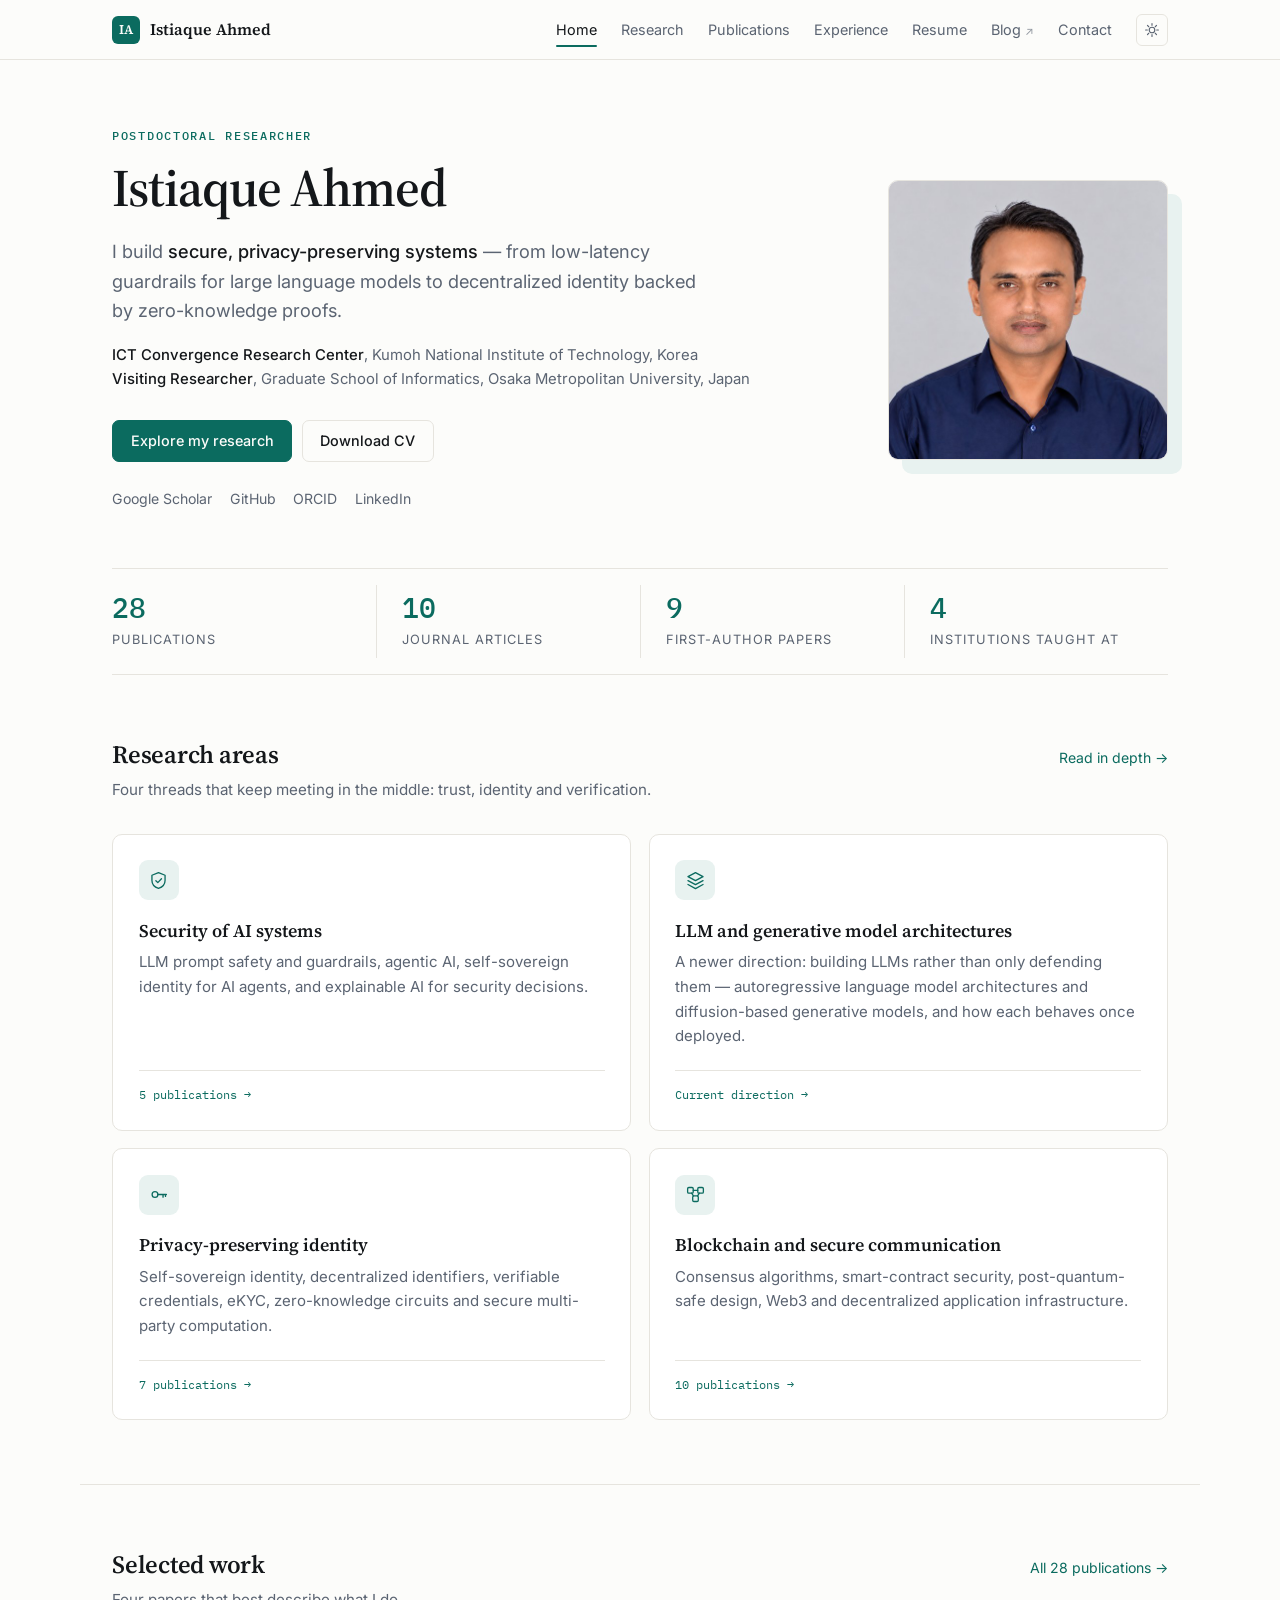
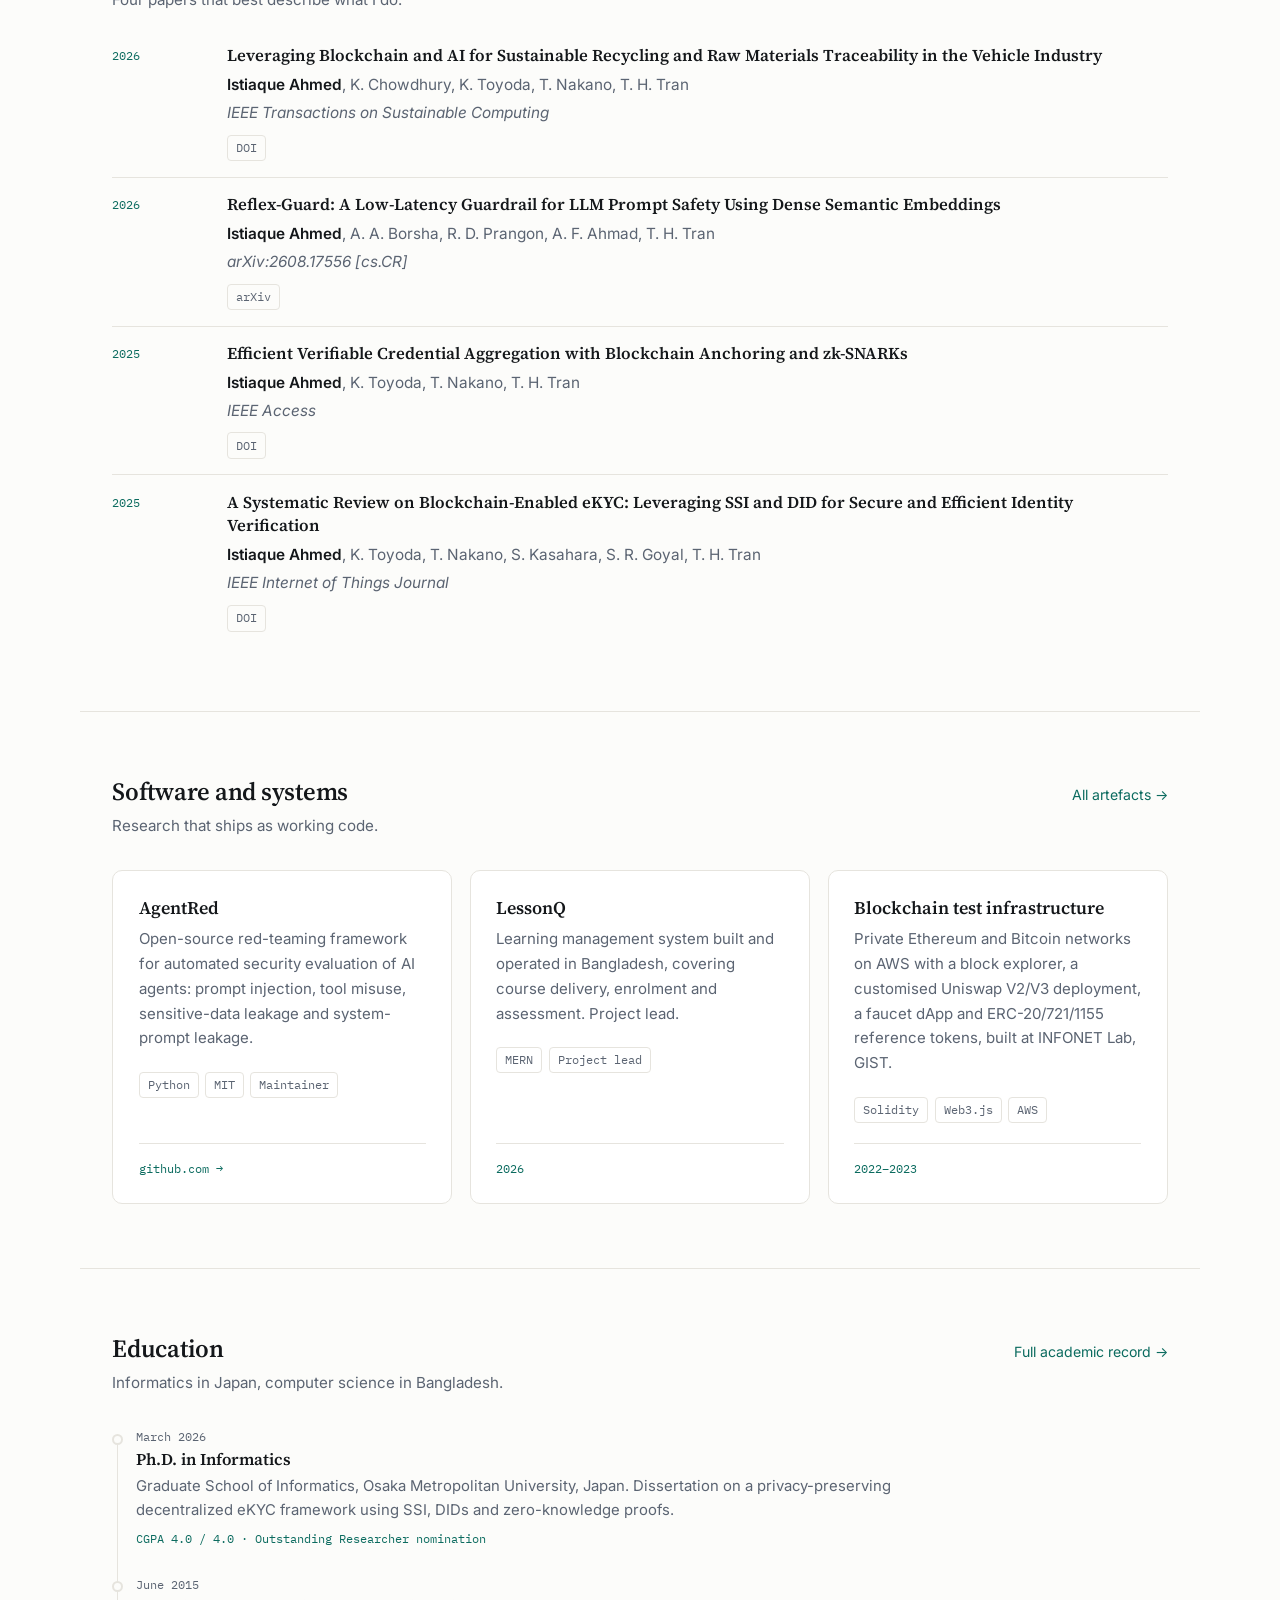
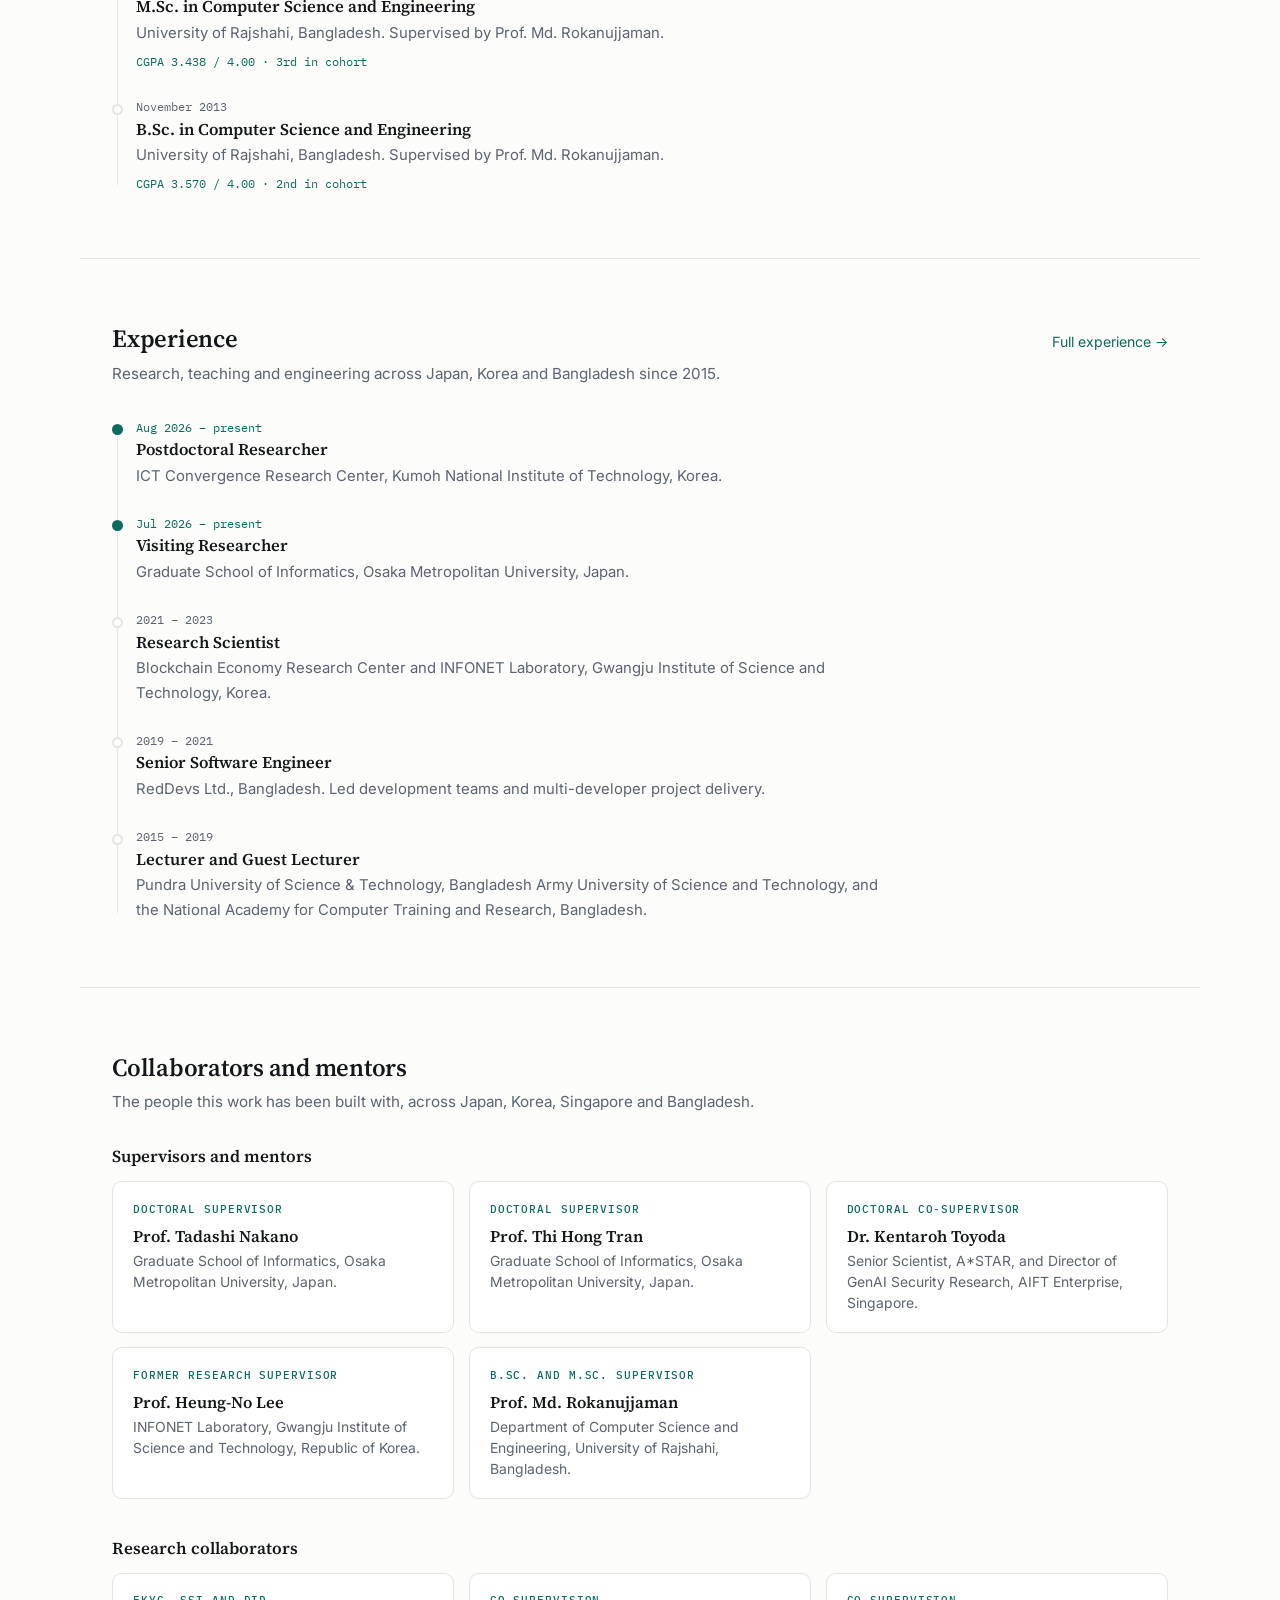
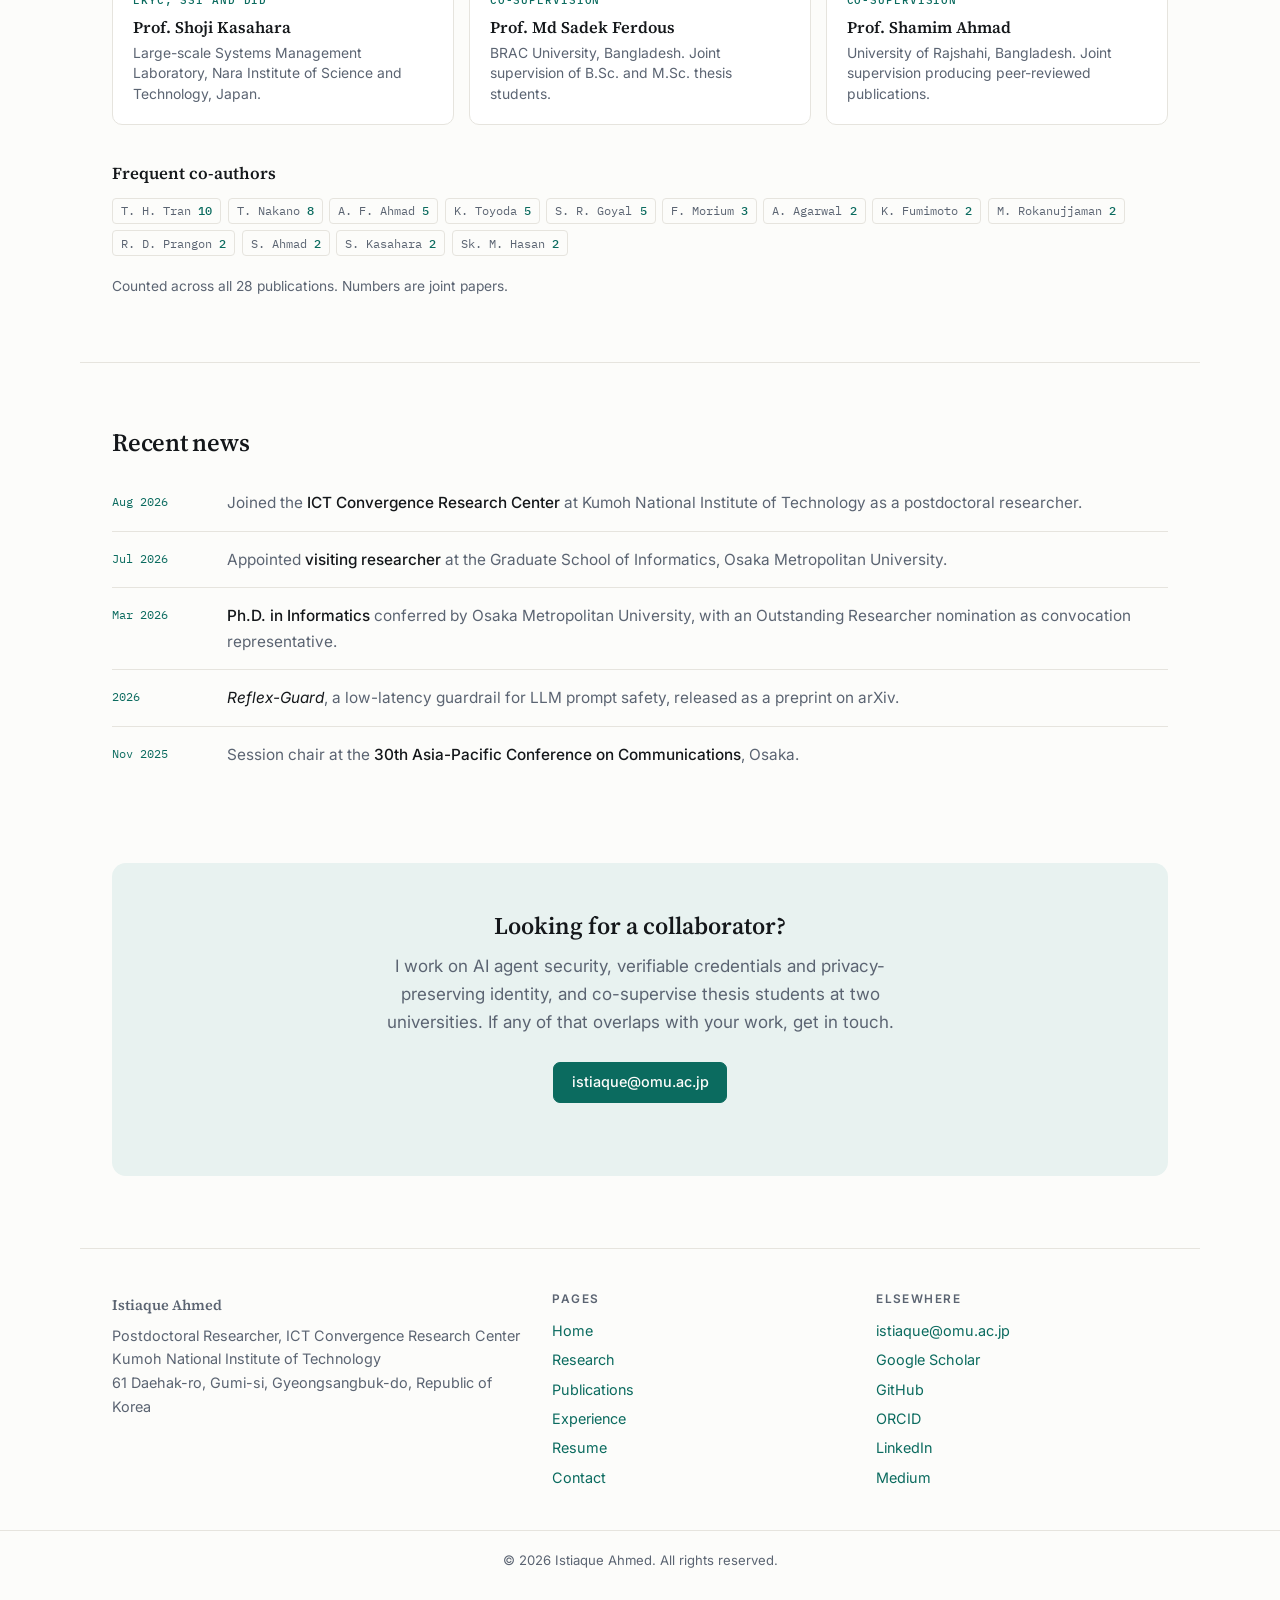
==== index.html @ c82ebc51 "first commit" ====
<!DOCTYPE html>
<html lang="en">
<head>
<meta charset="utf-8">
<meta name="viewport" content="width=device-width, initial-scale=1">
<title>Istiaque Ahmed — AI Security and Digital Identity Research</title>

<meta name="description" content="Istiaque Ahmed is a postdoctoral researcher at Kumoh National Institute of Technology working on AI system security, self-sovereign identity, zero-knowledge proofs and blockchain systems.">
<meta name="author" content="Istiaque Ahmed">
<meta property="og:type" content="profile">
<meta property="og:title" content="Istiaque Ahmed">
<meta property="og:description" content="Postdoctoral researcher in AI security, self-sovereign identity and zero-knowledge proofs.">
<meta property="og:url" content="https://istiaque010.github.io/bigraphy/">
<meta name="twitter:card" content="summary">

<link rel="icon" href="data:image/svg+xml,<svg xmlns='http://www.w3.org/2000/svg' viewBox='0 0 32 32'><rect width='32' height='32' rx='7' fill='%230B6B5F'/><text x='16' y='23' font-family='Georgia,serif' font-weight='600' font-size='17' fill='%23ffffff' text-anchor='middle'>IA</text></svg>">
<link rel="preconnect" href="https://fonts.googleapis.com">
<link rel="preconnect" href="https://fonts.gstatic.com" crossorigin>
<link rel="stylesheet" href="https://fonts.googleapis.com/css2?family=IBM+Plex+Mono:wght@400;500&family=Inter:wght@400;500;600&family=Source+Serif+4:opsz,wght@8..60,400;8..60,600&display=swap">
<link rel="stylesheet" href="styles.css">
<script>
  try { var t = localStorage.getItem("ia-theme");
        if (t === "dark" || t === "light") document.documentElement.setAttribute("data-theme", t); }
  catch (e) {}
</script>
</head>

<body data-page="home">
<a class="skip" href="#main">Skip to content</a>

<nav class="nav">
  <div class="nav__in">
    <a class="nav__brand" href="index.html"><span class="nav__mono">IA</span>Istiaque Ahmed</a>
    <div class="nav__links" id="navLinks">
      <a href="index.html" data-nav="home">Home</a>
      <a href="research.html" data-nav="research">Research</a>
      <a href="publications.html" data-nav="publications">Publications</a>
      <a href="experience.html" data-nav="experience">Experience</a>
      <a href="cv.html" data-nav="cv">Resume</a>
      <a href="https://medium.com/@isti.ru.cse" data-nav="blog" rel="me noopener" target="_blank">Blog<span class="nav__ext">&#8599;</span></a>
      <a href="contact.html" data-nav="contact">Contact</a>
    </div>
    <div class="nav__tools">
      <button id="themeBtn" class="iconbtn" type="button" aria-label="Switch colour theme">
        <svg class="i-sun" viewBox="0 0 24 24" aria-hidden="true"><circle cx="12" cy="12" r="4.2"/><path d="M12 2.4v2.6M12 19v2.6M2.4 12h2.6M19 12h2.6M5.2 5.2l1.9 1.9M16.9 16.9l1.9 1.9M18.8 5.2l-1.9 1.9M7.1 16.9l-1.9 1.9"/></svg>
        <svg class="i-moon" viewBox="0 0 24 24" aria-hidden="true"><path d="M20 14.2A8.2 8.2 0 1 1 9.8 4a6.6 6.6 0 0 0 10.2 10.2z"/></svg>
      </button>
      <button id="burger" class="iconbtn burger" type="button" aria-label="Open menu" aria-expanded="false" aria-controls="navLinks">
        <svg viewBox="0 0 24 24" aria-hidden="true"><path d="M4 7h16M4 12h16M4 17h16"/></svg>
      </button>
    </div>
  </div>
</nav>

<main id="main">

  <!-- ============================== HERO ============================== -->
  <header class="hero">
    <div class="wrap hero__in">
      <div>
        <p class="eyebrow">Postdoctoral Researcher</p>
        <h1>Istiaque Ahmed</h1>
        <p class="hero__lede">
          I build <strong>secure, privacy-preserving systems</strong> — from
          low-latency guardrails for large language models to decentralized
          identity backed by zero-knowledge proofs.
        </p>
        <p class="hero__where">
          <b>ICT Convergence Research Center</b>, Kumoh National Institute of Technology, Korea<br>
          <b>Visiting Researcher</b>, Graduate School of Informatics, Osaka Metropolitan University, Japan
        </p>
        <p class="hero__cta">
          <a class="btn" href="research.html">Explore my research</a>
          <a class="btn btn--ghost" href="pdf/Istiaque_Ahmed_CV.pdf" target="_blank" rel="noopener">Download CV</a>
        </p>
        <p class="linkrow">
          <!-- TODO replace SCHOLAR_ID with the user= value from your Scholar profile URL -->
          <a href="https://scholar.google.com/citations?user=SCHOLAR_ID" rel="me noopener" target="_blank">Google Scholar</a>
          <a href="https://github.com/istiaque010" rel="me noopener" target="_blank">GitHub</a>
          <a href="https://orcid.org/0000-0002-3112-6568" rel="me noopener" target="_blank">ORCID</a>
          <a href="https://www.linkedin.com/in/istirare/" rel="me noopener" target="_blank">LinkedIn</a>
        </p>
      </div>
      <div class="hero__media">
        <img class="hero__img" src="img/profile.jpg"
             srcset="img/profile.jpg 560w, img/profile@2x.jpg 1120w" sizes="280px"
             width="560" height="560" alt="Istiaque Ahmed">
      </div>
    </div>
  </header>

  <!-- ============================= STATS ============================== -->
  <div class="wrap">
    <div class="stats">
      <div><b>28</b><span>Publications</span></div>
      <div><b>10</b><span>Journal articles</span></div>
      <div><b>9</b><span>First-author papers</span></div>
      <div><b>4</b><span>Institutions taught at</span></div>
    </div>
  </div>

  <!-- ========================= RESEARCH AREAS ========================= -->
  <section class="band wrap">
    <div class="band__head">
      <div>
        <h2>Research areas</h2>
        <p>Four threads that keep meeting in the middle: trust, identity and verification.</p>
      </div>
      <a class="band__more" href="research.html">Read in depth &rarr;</a>
    </div>

    <div class="grid grid--2">
      <a class="card" href="publications.html?area=ai">
        <span class="card__ico">
          <svg viewBox="0 0 24 24" aria-hidden="true"><path d="M12 3l7.5 3v6c0 4.4-3.1 7.6-7.5 9-4.4-1.4-7.5-4.6-7.5-9V6z"/><path d="M9 12.2l2.2 2.2 4.2-4.4"/></svg>
        </span>
        <h3>Security of AI systems</h3>
        <p>LLM prompt safety and guardrails, agentic AI, self-sovereign identity for
           AI agents, and explainable AI for security decisions.</p>
        <span class="card__foot" data-areacount="ai"></span>
      </a>

      <a class="card" href="research.html#llm">
        <span class="card__ico">
          <svg viewBox="0 0 24 24" aria-hidden="true"><path d="M12 3l8.6 4.6L12 12.2 3.4 7.6z"/><path d="M3.4 12.1L12 16.7l8.6-4.6"/><path d="M3.4 16.6L12 21.2l8.6-4.6"/></svg>
        </span>
        <h3>LLM and generative model architectures</h3>
        <p>A newer direction: building LLMs rather than only defending them —
           autoregressive language model architectures and diffusion-based
           generative models, and how each behaves once deployed.</p>
        <span class="card__foot" data-areacount="llm"></span>
      </a>

      <a class="card" href="publications.html?area=privacy">
        <span class="card__ico">
          <svg viewBox="0 0 24 24" aria-hidden="true"><circle cx="8" cy="12" r="3.3"/><path d="M11.3 12H21M17.2 12v3.1M20 12v2.2"/></svg>
        </span>
        <h3>Privacy-preserving identity</h3>
        <p>Self-sovereign identity, decentralized identifiers, verifiable credentials,
           eKYC, zero-knowledge circuits and secure multi-party computation.</p>
        <span class="card__foot" data-areacount="privacy"></span>
      </a>

      <a class="card" href="publications.html?area=blockchain">
        <span class="card__ico">
          <svg viewBox="0 0 24 24" aria-hidden="true"><rect x="3" y="4" width="6.4" height="6.4" rx="1.4"/><rect x="14.6" y="4" width="6.4" height="6.4" rx="1.4"/><rect x="8.8" y="13.6" width="6.4" height="6.4" rx="1.4"/><path d="M9.4 7.2h5.2M7.6 10.4l2 3.2M16.4 10.4l-2 3.2"/></svg>
        </span>
        <h3>Blockchain and secure communication</h3>
        <p>Consensus algorithms, smart-contract security, post-quantum-safe design,
           Web3 and decentralized application infrastructure.</p>
        <span class="card__foot" data-areacount="blockchain"></span>
      </a>

   </div>
  </section>

  <!-- ========================== SELECTED WORK ========================= -->
  <section class="band wrap">
    <div class="band__head">
      <div>
        <h2>Selected work</h2>
        <p>Four papers that best describe what I do.</p>
      </div>
      <a class="band__more" href="publications.html">All 28 publications &rarr;</a>
    </div>
    <ul class="newsline" id="selectedWork"></ul>
  </section>

  <!-- ============================ PROJECTS ============================ -->
  <section class="band wrap">
    <div class="band__head">
      <div>
        <h2>Software and systems</h2>
        <p>Research that ships as working code.</p>
      </div>
      <a class="band__more" href="research.html#software">All artefacts &rarr;</a>
    </div>

    <div class="grid grid--3">
      <div class="card card--link">
        <h3>AgentRed</h3>
        <p>Open-source red-teaming framework for automated security evaluation of AI
           agents: prompt injection, tool misuse, sensitive-data leakage and
           system-prompt leakage.</p>
        <p class="area__tags card__tags">
          <span class="tag">Python</span><span class="tag">MIT</span><span class="tag">Maintainer</span>
        </p>
        <span class="card__foot"><a href="https://github.com/istiaque010/AgentRed" rel="noopener" target="_blank">github.com &rarr;</a></span>
      </div>

      <div class="card card--link">
        <h3>LessonQ</h3>
        <p>Learning management system built and operated in Bangladesh, covering
           course delivery, enrolment and assessment. Project lead.</p>
        <p class="area__tags card__tags">
          <span class="tag">MERN</span><span class="tag">Project lead</span>
        </p>
        <span class="card__foot">2026</span>
      </div>

      <div class="card card--link">
        <h3>Blockchain test infrastructure</h3>
        <p>Private Ethereum and Bitcoin networks on AWS with a block explorer, a
           customised Uniswap V2/V3 deployment, a faucet dApp and ERC-20/721/1155
           reference tokens, built at INFONET Lab, GIST.</p>
        <p class="area__tags card__tags">
          <span class="tag">Solidity</span><span class="tag">Web3.js</span><span class="tag">AWS</span>
        </p>
        <span class="card__foot">2022&ndash;2023</span>
      </div>
    </div>
  </section>

  <!-- ============================ EDUCATION ========================== -->
  <section class="band wrap" id="education">
    <div class="band__head">
      <div>
        <h2>Education</h2>
        <p>Informatics in Japan, computer science in Bangladesh.</p>
      </div>
      <a class="band__more" href="cv.html">Full academic record &rarr;</a>
    </div>

    <ol class="tl">
      <li>
        <time>March 2026</time>
        <h3>Ph.D. in Informatics</h3>
        <p>Graduate School of Informatics, Osaka Metropolitan University, Japan.
           Dissertation on a privacy-preserving decentralized eKYC framework
           using SSI, DIDs and zero-knowledge proofs.</p>
        <span class="tl__meta">CGPA 4.0 / 4.0 &middot; Outstanding Researcher nomination</span>
      </li>
      <li>
        <time>June 2015</time>
        <h3>M.Sc. in Computer Science and Engineering</h3>
        <p>University of Rajshahi, Bangladesh. Supervised by Prof. Md. Rokanujjaman.</p>
        <span class="tl__meta">CGPA 3.438 / 4.00 &middot; 3rd in cohort</span>
      </li>
      <li>
        <time>November 2013</time>
        <h3>B.Sc. in Computer Science and Engineering</h3>
        <p>University of Rajshahi, Bangladesh. Supervised by Prof. Md. Rokanujjaman.</p>
        <span class="tl__meta">CGPA 3.570 / 4.00 &middot; 2nd in cohort</span>
      </li>
    </ol>
  </section>

  <!-- ============================ EXPERIENCE ========================= -->
  <section class="band wrap" id="experience">
    <div class="band__head">
      <div>
        <h2>Experience</h2>
        <p>Research, teaching and engineering across Japan, Korea and Bangladesh since 2015.</p>
      </div>
      <a class="band__more" href="experience.html">Full experience &rarr;</a>
    </div>

    <ol class="tl">
      <li class="is-now">
        <time>Aug 2026 &ndash; present</time>
        <h3>Postdoctoral Researcher</h3>
        <p>ICT Convergence Research Center, Kumoh National Institute of Technology, Korea.</p>
      </li>
      <li class="is-now">
        <time>Jul 2026 &ndash; present</time>
        <h3>Visiting Researcher</h3>
        <p>Graduate School of Informatics, Osaka Metropolitan University, Japan.</p>
      </li>
      <li>
        <time>2021 &ndash; 2023</time>
        <h3>Research Scientist</h3>
        <p>Blockchain Economy Research Center and INFONET Laboratory, Gwangju
           Institute of Science and Technology, Korea.</p>
      </li>
      <li>
        <time>2019 &ndash; 2021</time>
        <h3>Senior Software Engineer</h3>
        <p>RedDevs Ltd., Bangladesh. Led development teams and multi-developer
           project delivery.</p>
      </li>
      <li>
        <time>2015 &ndash; 2019</time>
        <h3>Lecturer and Guest Lecturer</h3>
        <p>Pundra University of Science &amp; Technology, Bangladesh Army University
           of Science and Technology, and the National Academy for Computer
           Training and Research, Bangladesh.</p>
      </li>
    </ol>
  </section>

  <!-- ========================== COLLABORATORS ========================= -->
  <section class="band wrap" id="collaborators">
    <div class="band__head">
      <div>
        <h2>Collaborators and mentors</h2>
        <p>The people this work has been built with, across Japan, Korea, Singapore and Bangladesh.</p>
      </div>
    </div>

    <h3 class="sub__h">Supervisors and mentors</h3>
    <div class="people">
      <div class="person">
        <p class="role">Doctoral supervisor</p>
        <h3>Prof. Tadashi Nakano</h3>
        <p>Graduate School of Informatics, Osaka Metropolitan University, Japan.</p>
      </div>
      <div class="person">
        <p class="role">Doctoral supervisor</p>
        <h3>Prof. Thi Hong Tran</h3>
        <p>Graduate School of Informatics, Osaka Metropolitan University, Japan.</p>
      </div>
      <div class="person">
        <p class="role">Doctoral co-supervisor</p>
        <h3>Dr. Kentaroh Toyoda</h3>
        <p>Senior Scientist, A*STAR, and Director of GenAI Security Research,
           AIFT Enterprise, Singapore.</p>
      </div>
      <div class="person">
        <p class="role">Former research supervisor</p>
        <h3>Prof. Heung-No Lee</h3>
        <p>INFONET Laboratory, Gwangju Institute of Science and Technology,
           Republic of Korea.</p>
      </div>
      <div class="person">
        <p class="role">B.Sc. and M.Sc. supervisor</p>
        <h3>Prof. Md. Rokanujjaman</h3>
        <p>Department of Computer Science and Engineering, University of Rajshahi,
           Bangladesh.</p>
      </div>
    </div>

    <h3 class="sub__h">Research collaborators</h3>
    <div class="people">
      <div class="person">
        <p class="role">eKYC, SSI and DID</p>
        <h3>Prof. Shoji Kasahara</h3>
        <p>Large-scale Systems Management Laboratory, Nara Institute of Science
           and Technology, Japan.</p>
      </div>
      <div class="person">
        <p class="role">Co-supervision</p>
        <h3>Prof. Md Sadek Ferdous</h3>
        <p>BRAC University, Bangladesh. Joint supervision of B.Sc. and M.Sc.
           thesis students.</p>
      </div>
      <div class="person">
        <p class="role">Co-supervision</p>
        <h3>Prof. Shamim Ahmad</h3>
        <p>University of Rajshahi, Bangladesh. Joint supervision producing
           peer-reviewed publications.</p>
      </div>
    </div>

    <h3 class="sub__h">Frequent co-authors</h3>
    <p class="coauthors" data-coauthors></p>
    <p class="pub__count">Counted across all 28 publications. Numbers are joint papers.</p>
  </section>

  <!-- ============================== NEWS ============================== -->
  <section class="band wrap">
    <div class="band__head">
      <div><h2>Recent news</h2></div>
    </div>
    <ul class="newsline">
      <li><time>Aug 2026</time><div>Joined the <strong>ICT Convergence Research Center</strong> at Kumoh National Institute of Technology as a postdoctoral researcher.</div></li>
      <li><time>Jul 2026</time><div>Appointed <strong>visiting researcher</strong> at the Graduate School of Informatics, Osaka Metropolitan University.</div></li>
      <li><time>Mar 2026</time><div><strong>Ph.D. in Informatics</strong> conferred by Osaka Metropolitan University, with an Outstanding Researcher nomination as convocation representative.</div></li>
      <li><time>2026</time><div><em>Reflex-Guard</em>, a low-latency guardrail for LLM prompt safety, released as a preprint on arXiv.</div></li>
      <li><time>Nov 2025</time><div>Session chair at the <strong>30th Asia-Pacific Conference on Communications</strong>, Osaka.</div></li>
    </ul>
  </section>

  <!-- ============================== CTA =============================== -->
  <div class="wrap">
    <section class="cta">
      <h2>Looking for a collaborator?</h2>
      <p>
        I work on AI agent security, verifiable credentials and privacy-preserving
        identity, and co-supervise thesis students at two universities. If any of
        that overlaps with your work, get in touch.
      </p>
      <p class="cta__actions">
        <a class="btn" href="mailto:istiaque@omu.ac.jp" target="_blank">istiaque@omu.ac.jp</a>
      </p>
    </section>
  </div>

</main>

<footer class="foot">
  <div class="foot__in">
    <div>
      <p class="foot__name">Istiaque Ahmed</p>
      <p>Postdoctoral Researcher, ICT Convergence Research Center<br>
         Kumoh National Institute of Technology<br>
         61 Daehak-ro, Gumi-si, Gyeongsangbuk-do, Republic of Korea</p>
    </div>
    <div>
      <h2>Pages</h2>
      <ul>
        <li><a href="index.html">Home</a></li>
        <li><a href="research.html">Research</a></li>
        <li><a href="publications.html">Publications</a></li>
        <li><a href="experience.html">Experience</a></li>
        <li><a href="cv.html">Resume</a></li>
        <li><a href="contact.html">Contact</a></li>
      </ul>
    </div>
    <div>
      <h2>Elsewhere</h2>
      <ul>
        <li><a href="mailto:istiaque@omu.ac.jp" target="_blank">istiaque@omu.ac.jp</a></li>
        <li><a href="https://scholar.google.com/citations?user=SCHOLAR_ID" rel="me noopener" target="_blank">Google Scholar</a></li>
        <li><a href="https://github.com/istiaque010" rel="me noopener" target="_blank">GitHub</a></li>
        <li><a href="https://orcid.org/0000-0002-3112-6568" rel="me noopener" target="_blank">ORCID</a></li>
        <li><a href="https://www.linkedin.com/in/istirare/" rel="me noopener" target="_blank">LinkedIn</a></li>
        <li><a href="https://medium.com/@isti.ru.cse" rel="me noopener" target="_blank">Medium</a></li>
      </ul>
    </div>
  </div>
  <p class="foot__meta">&copy; <span data-year>2026</span> Istiaque Ahmed. All rights reserved.</p>
</footer>

<script src="publications.js"></script>
<script src="main.js"></script>
</body>
</html>
---- styles.css ----
/* ===========================================================================
   Istiaque Ahmed — academic site
   Ink on warm off-white, one deep-teal accent. Hairlines and tints, no shadows.
   =========================================================================== */

:root {
  --bg:        #FCFCFA;
  --surface:   #FFFFFF;
  --text:      #14171A;
  --muted:     #5B6472;
  --rule:      #E6E4DE;
  --accent:    #0B6B5F;
  --accent-bg: #E8F2F0;

  --font-head: "Source Serif 4", Georgia, "Times New Roman", serif;
  --font-body: "Inter", system-ui, -apple-system, "Segoe UI", sans-serif;
  --font-mono: "IBM Plex Mono", ui-monospace, "Cascadia Code", Consolas, monospace;

  --max: 1120px;
  --nav: 60px;
  --r:   10px;
}

@media (prefers-color-scheme: dark) {
  :root:not([data-theme="light"]) {
    --bg:        #0F1115;
    --surface:   #171A1F;
    --text:      #E8E8E4;
    --muted:     #9AA3AE;
    --rule:      #262A31;
    --accent:    #5EC8B8;
    --accent-bg: #16302D;
  }
}

:root[data-theme="dark"] {
  --bg:        #0F1115;
  --surface:   #171A1F;
  --text:      #E8E8E4;
  --muted:     #9AA3AE;
  --rule:      #262A31;
  --accent:    #5EC8B8;
  --accent-bg: #16302D;
}

/* --------------------------------- base ---------------------------------- */

*, *::before, *::after { box-sizing: border-box; }

html { -webkit-text-size-adjust: 100%; scroll-behavior: smooth; }
/* Smooth cross-fade on same-origin navigation (Chrome/Edge); other browsers
   simply ignore it and navigate as usual. */
@view-transition { navigation: auto; }

@media (prefers-reduced-motion: reduce) {
  html { scroll-behavior: auto; }
  *, *::before, *::after { transition: none !important; animation: none !important; }
  ::view-transition-group(*), ::view-transition-old(*),
  ::view-transition-new(*) { animation: none !important; }
}

body {
  margin: 0;
  background: var(--bg);
  color: var(--text);
  font: 400 17px/1.65 var(--font-body);
  -webkit-font-smoothing: antialiased;
  text-rendering: optimizeLegibility;
}

h1, h2, h3, h4 { font-family: var(--font-head); font-weight: 600; line-height: 1.25; }
p { margin: 0 0 1rem; }
img { max-width: 100%; display: block; }

a { color: var(--accent); text-decoration: none; }
a:hover {
  text-decoration: underline;
  text-decoration-thickness: 1px; text-underline-offset: 3px;
}

::selection { background: var(--accent-bg); color: var(--text); }

/* ------------------------------ interaction ------------------------------
   One shared timing for every state change. Properties are named rather than
   using `all`, which would animate layout and cause jank. --------------- */

a, .btn, .chip, .iconbtn, .pub__link, .card__ico, .person,
a.card, .card--link, .nav__links a, .tl h3,
.nav__links a::after, .linkrow a::after,
.pub::before, .newsline li::before, .tl li::before {
  transition: color .15s ease, background-color .15s ease,
              border-color .15s ease, transform .15s ease;
}
a:focus-visible, button:focus-visible, input:focus-visible, summary:focus-visible {
  outline: 2px solid var(--accent); outline-offset: 2px; border-radius: 3px;
}

.wrap { max-width: var(--max); margin: 0 auto; padding: 0 2rem; }
.narrow { max-width: 68ch; }

.vh {
  position: absolute; width: 1px; height: 1px; padding: 0; margin: -1px;
  overflow: hidden; clip-path: inset(50%); white-space: nowrap; border: 0;
}
.skip {
  position: absolute; left: -9999px; top: 0; z-index: 60;
  padding: .6rem 1rem; background: var(--accent); color: var(--bg);
}
.skip:focus { left: .5rem; top: .5rem; }

.eyebrow {
  margin: 0 0 .7rem;
  font: 500 .76rem/1.4 var(--font-mono);
  text-transform: uppercase; letter-spacing: .14em; color: var(--accent);
}

/* ---------------------------------- nav ---------------------------------- */

.nav {
  position: sticky; top: 0; z-index: 30;
  height: var(--nav);
  background: var(--bg);
  background: color-mix(in srgb, var(--bg) 88%, transparent);
  backdrop-filter: saturate(150%) blur(10px);
  border-bottom: 1px solid var(--rule);
}
.nav__in {
  max-width: var(--max); height: 100%; margin: 0 auto; padding: 0 2rem;
  display: flex; align-items: center; gap: 1.5rem;
}
.nav__brand {
  display: flex; align-items: center; gap: .6rem;
  font-family: var(--font-head); font-weight: 600; font-size: 1rem;
  color: var(--text); white-space: nowrap;
}
.nav__brand:hover { text-decoration: none; color: var(--accent); }
.nav__mono {
  display: grid; place-items: center;
  width: 28px; height: 28px; border-radius: 6px;
  background: var(--accent); color: var(--bg);
  font-size: .82rem; letter-spacing: .02em;
}
.nav__links { display: flex; align-items: center; gap: 1.5rem; margin-left: auto; }
.nav__links a {
  position: relative; padding: .2rem 0;
  font-size: .9rem; color: var(--muted);
}
.nav__links a:hover { color: var(--text); text-decoration: none; }
.nav__links a.is-on { color: var(--text); }
.nav__links a::after {
  content: ""; position: absolute; left: 0; right: 0; bottom: -2px;
  height: 2px; background: var(--accent); border-radius: 2px;
  transform: scaleX(0); transform-origin: left;
}
.nav__links a:hover::after,
.nav__links a.is-on::after { transform: scaleX(1); }
/* Marks a nav item that leaves the site. */
.nav__ext { margin-left: .22rem; font-size: .78em; opacity: .65; }

.nav__tools { display: flex; align-items: center; gap: .6rem; }

.iconbtn {
  display: grid; place-items: center;
  width: 32px; height: 32px; padding: 0;
  background: none; border: 1px solid var(--rule); border-radius: 6px;
  color: var(--muted); cursor: pointer;
}
.iconbtn:hover { color: var(--accent); border-color: var(--accent); }
.iconbtn svg {
  width: 16px; height: 16px; fill: none; stroke: currentColor;
  stroke-width: 1.7; stroke-linecap: round; stroke-linejoin: round;
}
.i-moon { display: none; }
:root[data-theme="dark"] .i-sun { display: none; }
:root[data-theme="dark"] .i-moon { display: block; }
@media (prefers-color-scheme: dark) {
  :root:not([data-theme="light"]) .i-sun { display: none; }
  :root:not([data-theme="light"]) .i-moon { display: block; }
  :root[data-theme="light"] .i-sun { display: block; }
  :root[data-theme="light"] .i-moon { display: none; }
}
.burger { display: none; }

/* -------------------------------- buttons -------------------------------- */

.btn {
  display: inline-block;
  padding: .55rem 1.1rem;
  background: var(--accent); color: var(--bg);
  border: 1px solid var(--accent); border-radius: 7px;
  font: 500 .9rem/1.5 var(--font-body); cursor: pointer;
}
.btn:hover {
  text-decoration: none; filter: brightness(1.1);
  transform: translateY(-1px);
}
.btn:active { transform: translateY(0); }
.btn--ghost {
  background: none; color: var(--text); border-color: var(--rule);
}
.btn--ghost:hover { border-color: var(--accent); color: var(--accent); filter: none; }
.btn--sm { padding: .36rem .8rem; font-size: .84rem; }

/* --------------------------------- hero ---------------------------------- */

.hero { padding: 4.2rem 0 3.4rem; }
.hero__in {
  display: grid; grid-template-columns: minmax(0, 1fr) 280px; gap: 4rem;
  align-items: center;
}
.hero h1 {
  margin: 0 0 1rem;
  font-size: clamp(2.3rem, 5.4vw, 3.3rem);
  letter-spacing: -.02em;
}
.hero__lede {
  max-width: 54ch;
  font-size: 1.14rem; line-height: 1.6; color: var(--muted);
}
.hero__lede strong { color: var(--text); font-weight: 500; }
.hero__where {
  margin: 1.2rem 0 0;
  font-size: .93rem; line-height: 1.6; color: var(--muted);
}
.hero__where b { color: var(--text); font-weight: 500; }
.hero__cta { display: flex; flex-wrap: wrap; gap: .6rem; margin-top: 1.8rem; }

.hero__media { position: relative; }
.hero__media::before {
  content: ""; position: absolute; inset: 14px -14px -14px 14px;
  background: var(--accent-bg); border-radius: var(--r);
}
.hero__img {
  position: relative;
  /* height:auto is required — the width/height attributes on the <img> become
     presentational hints, and without this the height hint beats aspect-ratio. */
  width: 100%; height: auto; aspect-ratio: 1;
  border-radius: var(--r);
  border: 1px solid var(--rule);
  object-fit: cover; object-position: center 20%;
  background: var(--surface);
}
.hero__img--mono {
  display: grid; place-items: center;
  color: var(--accent); background: var(--surface);
  font-family: var(--font-head); font-weight: 600; font-size: 4.4rem;
  letter-spacing: .02em;
}

.linkrow { display: flex; flex-wrap: wrap; gap: 1.1rem; margin: 1.6rem 0 0; }
.linkrow a {
  position: relative; padding-bottom: 3px;
  font-size: .88rem; color: var(--muted);
}
/* Growing underline, same as the nav. text-decoration is suppressed so the
   default underline does not double up with it. */
.linkrow a::after {
  content: ""; position: absolute; left: 0; right: 0; bottom: 0;
  height: 2px; background: var(--accent); border-radius: 2px;
  transform: scaleX(0); transform-origin: left;
}
.linkrow a:hover { color: var(--accent); text-decoration: none; }
.linkrow a:hover::after { transform: scaleX(1); }

/* --------------------------------- stats --------------------------------- */

.stats {
  display: grid; grid-template-columns: repeat(4, minmax(0, 1fr));
  border-top: 1px solid var(--rule); border-bottom: 1px solid var(--rule);
}
.stats > div { padding: 1.5rem 0; position: relative; }
.stats > div + div { padding-left: 1.6rem; }
/* Drawn as an inset pseudo-element rather than a border, so the dividers stop
   short of the top and bottom rules instead of running into them. */
.stats > div + div::before {
  content: ""; position: absolute; left: 0; top: 1rem; bottom: 1rem;
  width: 1px; background: var(--rule);
}
.stats b {
  display: block;
  font: 500 1.75rem/1.1 var(--font-mono);
  color: var(--accent); font-variant-numeric: tabular-nums;
}
.stats span {
  display: block; margin-top: .35rem;
  font-size: .8rem; text-transform: uppercase; letter-spacing: .08em;
  color: var(--muted);
}

/* --------------------------------- bands --------------------------------- */

.band {
  padding-top: 4rem; padding-bottom: 4rem;
  border-top: 1px solid var(--rule);
}
.band:first-of-type { border-top: 0; }
.band__head {
  display: flex; align-items: baseline; justify-content: space-between;
  gap: 1rem; margin-bottom: 2rem;
}
.band__head h2 { margin: 0; font-size: 1.55rem; letter-spacing: -.01em; }
.band__head p { margin: .4rem 0 0; font-size: .95rem; color: var(--muted); }
.band__more { font-size: .88rem; white-space: nowrap; }

.grid { display: grid; gap: 1.1rem; }
.grid--3 { grid-template-columns: repeat(3, minmax(0, 1fr)); }
.grid--2 { grid-template-columns: repeat(2, minmax(0, 1fr)); }

.card {
  display: flex; flex-direction: column;
  padding: 1.6rem;
  background: var(--surface);
  border: 1px solid var(--rule); border-radius: var(--r);
}
a.card, .card--link { color: inherit; }
a.card:hover, .card--link:hover {
  border-color: var(--accent); text-decoration: none;
  transform: translateY(-2px);
}
a.card:active { transform: translateY(0); }
/* Not clickable — a border shift only, no lift, so it makes no false promise. */
.person:hover { border-color: var(--muted); }
.card__ico {
  display: grid; place-items: center;
  width: 40px; height: 40px; margin-bottom: 1.2rem;
  background: var(--accent-bg); border-radius: 9px;
  color: var(--accent);
}
.card__ico svg {
  width: 21px; height: 21px; fill: none; stroke: currentColor;
  stroke-width: 1.5; stroke-linecap: round; stroke-linejoin: round;
}
a.card:hover .card__ico, .card--link:hover .card__ico {
  background: var(--accent); color: var(--bg);
}
.card h3 { margin: 0 0 .5rem; font-size: 1.12rem; }
.card p { margin: 0 0 1.3rem; font-size: .94rem; color: var(--muted); }
.card > :last-child { margin-bottom: 0; }
.card__tags { margin: 1.1rem 0 1.3rem; }
.card__foot {
  margin-top: auto; padding-top: .9rem;
  border-top: 1px solid var(--rule);
  font: 400 .78rem/1.5 var(--font-mono); color: var(--accent);
}

/* Anchored sections clear the sticky nav. */
main [id] { scroll-margin-top: calc(var(--nav) + 1.5rem); }

/* --------------------- dated lists: news + selected work ----------------- */

.newsline { list-style: none; margin: 0; padding: 0; }
.newsline li {
  position: relative;
  display: grid; grid-template-columns: 6rem minmax(0, 1fr); gap: 0 1.2rem;
  padding: .95rem 0; border-top: 1px solid var(--rule);
  font-size: .96rem; color: var(--muted);
}
.newsline li::before {
  content: ""; position: absolute; inset: 0 -1rem;
  border-radius: 6px; background: transparent;
}
.newsline li:hover::before { background: var(--accent-bg); }
.newsline li > * { position: relative; }
.newsline li:first-child { border-top: 0; padding-top: 0; }
.newsline time {
  font: 400 .78rem/1.85 var(--font-mono); color: var(--accent);
  font-variant-numeric: tabular-nums; white-space: nowrap;
}
.newsline strong, .newsline em { color: var(--text); }
.newsline strong { font-weight: 500; }

/* Publication rows reuse the same shape, with a title line on top. */
.newsline h3 {
  margin: 0 0 .3rem;
  font-size: 1.04rem; line-height: 1.4; color: var(--text);
}
.sw__authors { margin: 0 0 .15rem; }
.sw__authors .me { color: var(--text); font-weight: 600; }
.sw__venue { margin: 0; font-style: italic; }
.newsline .pub__links { margin-top: .6rem; }

/* ---------------------------------- cta ---------------------------------- */

.cta {
  margin: 1rem 0 4.5rem;
  padding: 3rem 2rem;
  background: var(--accent-bg); border-radius: 14px;
  text-align: center;
}
.cta h2 { margin: 0 0 .7rem; font-size: 1.5rem; }
.cta p { max-width: 52ch; margin: 0 auto 1.6rem; color: var(--muted); }
:root[data-theme="dark"] .cta p { color: var(--text); }
.cta__actions {
  display: flex; flex-wrap: wrap; justify-content: center; gap: .6rem;
  max-width: none; margin: 0;
}

/* ------------------------------- page head ------------------------------- */

.phead {
  padding-top: 3.2rem; padding-bottom: 2.6rem;
  border-bottom: 1px solid var(--rule);
}
.phead h1 { margin: 0 0 .8rem; font-size: clamp(1.9rem, 4vw, 2.5rem); letter-spacing: -.015em; }
.phead p { max-width: 62ch; margin: 0; font-size: 1.06rem; color: var(--muted); }

.section { padding: 3.2rem 0; border-top: 1px solid var(--rule); }
.section:first-of-type { border-top: 0; }
.section > h2 {
  margin: 0 0 1.6rem;
  font: 600 .78rem/1 var(--font-body);
  text-transform: uppercase; letter-spacing: .13em; color: var(--muted);
  display: flex; align-items: center; gap: 1rem;
}
.section > h2::after { content: ""; flex: 1; height: 1px; background: var(--rule); }
.sub__h { margin: 2.4rem 0 .9rem; font-size: 1.05rem; }
.sub__h:first-of-type { margin-top: 0; }

/* --------------------------- research area block ------------------------- */

.area {
  display: grid; grid-template-columns: 2.2rem minmax(0, 1fr); gap: 0 1.4rem;
  padding: 2.4rem 0; border-top: 1px solid var(--rule);
}
.area:first-of-type { border-top: 0; padding-top: .6rem; }
.area__ico { color: var(--accent); }
.area__ico svg {
  width: 26px; height: 26px; fill: none; stroke: currentColor;
  stroke-width: 1.5; stroke-linecap: round; stroke-linejoin: round;
}
.area h2 { margin: 0 0 .6rem; font-size: 1.35rem; }
.area > div > p { max-width: 66ch; color: var(--muted); }
.area__tags { display: flex; flex-wrap: wrap; gap: .4rem; margin: 0 0 1.4rem; }
.tag {
  padding: .13rem .5rem;
  border: 1px solid var(--rule); border-radius: 4px;
  font: 400 .74rem/1.65 var(--font-mono); color: var(--muted);
}
.tag__n { margin-left: .45rem; color: var(--accent); font-weight: 500; }

/* -------------------------------- people --------------------------------- */

.people {
  display: grid; grid-template-columns: repeat(3, minmax(0, 1fr)); gap: .9rem;
}
.person {
  padding: 1.15rem 1.25rem;
  background: var(--surface);
  border: 1px solid var(--rule); border-radius: var(--r);
}
.person .role, .card .role {
  margin: 0 0 .45rem;
  font: 500 .7rem/1.6 var(--font-mono);
  text-transform: uppercase; letter-spacing: .08em; color: var(--accent);
}

/* ------------------------------- timeline -------------------------------- */

.tl {
  list-style: none; margin: 0; padding: 0 0 0 1.5rem;
  position: relative; max-width: 72ch;
}
.tl::before {
  content: ""; position: absolute; left: 5px; top: .6rem; bottom: .6rem;
  width: 1px; background: var(--rule);
}
.tl li { position: relative; padding-bottom: 1.6rem; }
.tl li:last-child { padding-bottom: 0; }
.tl li::before {
  content: ""; position: absolute; left: -1.5rem; top: .4rem;
  width: 11px; height: 11px; border-radius: 50%;
  background: var(--bg); border: 2px solid var(--rule);
}
/* The timeline gets the dot and the heading, not a tint — a filled block
   behind it would fight the connector line. */
.tl li:hover::before {
  background: var(--accent); border-color: var(--accent);
  transform: scale(1.25);
}
.tl li:hover h3 { color: var(--accent); }
.tl li.is-now::before { background: var(--accent); border-color: var(--accent); }
.tl time {
  display: block;
  font: 400 .78rem/1.6 var(--font-mono); color: var(--muted);
  font-variant-numeric: tabular-nums;
}
.tl li.is-now time { color: var(--accent); }
.tl h3 { margin: .15rem 0 .2rem; font-size: 1.03rem; }
.tl p { margin: 0; font-size: .93rem; color: var(--muted); }
.tl__meta {
  display: block; margin-top: .4rem;
  font: 400 .78rem/1.6 var(--font-mono); color: var(--accent);
}
.person h3 { margin: 0 0 .3rem; font-size: 1.02rem; }
.person p { margin: 0; font-size: .87rem; line-height: 1.5; color: var(--muted); }
.coauthors { display: flex; flex-wrap: wrap; gap: .4rem; margin: 0; }

.callout {
  margin: 1.6rem 0;
  padding: 1.4rem 1.6rem;
  background: var(--accent-bg); border-radius: var(--r);
}
.callout h3 { margin: 0 0 .5rem; font-size: 1.04rem; }
.callout p { margin: 0; font-size: .95rem; color: var(--muted); }
:root[data-theme="dark"] .callout p { color: var(--text); }

/* ----------------------- generic date + content rows --------------------- */

.rows { list-style: none; margin: 0; padding: 0; max-width: 72ch; }
.rows > li {
  display: grid; grid-template-columns: 6.2rem minmax(0, 1fr); gap: 0 1.2rem;
  padding: 1.05rem 0; border-top: 1px solid var(--rule);
}
.rows > li:first-child { border-top: 0; padding-top: 0; }
.rows__when {
  font: 400 .78rem/1.9 var(--font-mono); color: var(--muted);
  font-variant-numeric: tabular-nums; white-space: nowrap;
}
.rows > li > div > :last-child { margin-bottom: 0; }
.rows h3 { margin: 0 0 .25rem; font-size: 1rem; }
.rows h3 .meta {
  font-family: var(--font-body); font-weight: 400;
  color: var(--muted); font-size: .92rem;
}
.rows p { font-size: .95rem; color: var(--muted); }
.rows--plain > li { grid-template-columns: minmax(0, 1fr); }
.rows .links { display: flex; align-items: center; gap: .6rem; margin-top: .5rem; font-size: .84rem; }

details { font-size: .95rem; color: var(--muted); }
details summary { cursor: pointer; color: var(--accent); font-size: .9rem; }
details p { margin: .5rem 0 0; }

/* --------------------------------- skills -------------------------------- */

.skills {
  display: grid; grid-template-columns: 11rem minmax(0, 1fr); gap: 0 1.2rem;
  margin: 0; max-width: 72ch;
}
.skills dt { padding: .8rem 0; font-size: .88rem; font-weight: 500; border-top: 1px solid var(--rule); }
.skills dd { margin: 0; padding: .8rem 0; font-size: .92rem; color: var(--muted); border-top: 1px solid var(--rule); }
.skills dt:first-of-type, .skills dd:first-of-type { border-top: 0; }

/* ------------------------------ publications ----------------------------- */

.pub__tools {
  position: sticky; top: var(--nav); z-index: 15;
  display: flex; flex-wrap: wrap; align-items: center;
  justify-content: space-between; gap: .8rem;
  padding: 1rem 0;
  background: var(--bg);
  background: color-mix(in srgb, var(--bg) 92%, transparent);
  backdrop-filter: blur(8px);
  border-bottom: 1px solid var(--rule);
}
.chips { display: flex; flex-wrap: wrap; gap: .4rem; }
.chip {
  padding: .3rem .7rem;
  background: none; border: 1px solid var(--rule); border-radius: 999px;
  font: 400 .84rem/1.4 var(--font-body); color: var(--muted); cursor: pointer;
}
.chip:hover { color: var(--text); border-color: var(--muted); }
.chip.is-on {
  background: var(--accent-bg); border-color: var(--accent);
  color: var(--accent); font-weight: 500;
}
.chip__n { font-family: var(--font-mono); font-size: .76rem; opacity: .75; margin-left: .35rem; }

.search input {
  width: 16rem; max-width: 100%;
  padding: .4rem .75rem;
  background: var(--surface); color: var(--text);
  border: 1px solid var(--rule); border-radius: 7px;
  font: 400 .88rem/1.4 var(--font-body);
}
.search input::placeholder { color: var(--muted); }
.search input:focus { border-color: var(--accent); }

.pub__count { margin: 1.2rem 0 0; font-size: .86rem; color: var(--muted); }
.pub__group { margin-top: 2.6rem; }
.pub__group > h2 {
  margin: 0 0 .4rem;
  font: 500 .8rem/1.4 var(--font-body);
  text-transform: uppercase; letter-spacing: .1em; color: var(--muted);
}
.pub__group > h2 .chip__n { text-transform: none; letter-spacing: 0; }

.pub {
  position: relative;
  display: grid; grid-template-columns: 3.6rem minmax(0, 1fr); gap: 0 1.2rem;
  padding: 1.2rem 0; border-top: 1px solid var(--rule);
}
/* Tint bleeds past the text gutter so a long list stays easy to track. */
.pub::before {
  content: ""; position: absolute; inset: 0 -1rem;
  border-radius: 6px; background: transparent;
}
.pub:hover::before { background: var(--accent-bg); }
.pub > * { position: relative; }
.pub__year {
  font: 400 .78rem/1.95 var(--font-mono); color: var(--muted);
  font-variant-numeric: tabular-nums;
}
.pub__title { margin: 0 0 .3rem; font-size: 1.03rem; line-height: 1.4; }
.pub__authors { margin: 0 0 .12rem; font-size: .91rem; color: var(--muted); }
.pub__authors .me { color: var(--text); font-weight: 600; }
.pub__venue { margin: 0; font-size: .91rem; color: var(--muted); }
.pub__venue .v { font-style: italic; }
.pub__note { display: inline-block; margin-top: .3rem; font-size: .82rem; color: var(--accent); }
.pub__links { display: flex; flex-wrap: wrap; gap: .4rem; margin: .65rem 0 0; }
.pub__link {
  padding: .13rem .5rem;
  border: 1px solid var(--rule); border-radius: 4px;
  font: 400 .76rem/1.7 var(--font-mono); color: var(--muted);
  background: none; cursor: pointer;
}
.pub__link:hover {
  color: var(--accent); border-color: var(--accent);
  background: var(--accent-bg); text-decoration: none;
}
.pub__empty { padding: 2.5rem 0; color: var(--muted); font-size: .95rem; }

/* --------------------------------- footer -------------------------------- */

.foot { padding: 0 0 2.8rem; }
/* Content-width rule above the footer columns. */
.foot__in {
  display: grid; grid-template-columns: 1.4fr 1fr 1fr; gap: 2rem;
  max-width: var(--max); margin: 0 auto; padding: 2.8rem 2rem 0;
  border-top: 1px solid var(--rule);
}
.foot h2 {
  margin: 0 0 .8rem;
  font: 600 .74rem/1 var(--font-body);
  text-transform: uppercase; letter-spacing: .12em; color: var(--muted);
}
.foot p, .foot li { font-size: .9rem; color: var(--muted); margin: 0 0 .35rem; }
.foot ul { list-style: none; margin: 0; padding: 0; }
.foot__name { font-family: var(--font-head); font-weight: 600; font-size: 1.05rem; color: var(--text); }
/* Full-bleed rule above the copyright. Scoped under .foot so it outranks
   `.foot p`, which would otherwise reset the margins set here. */
.foot .foot__meta {
  margin: 2.2rem 0 0; padding: 1.2rem 2rem 0;
  border-top: 1px solid var(--rule);
  font-size: .82rem; color: var(--muted);
  text-align: center;
}

/* -------------------------------- dialog --------------------------------- */

.dlg {
  width: min(640px, calc(100vw - 2rem));
  padding: 0; border: 1px solid var(--rule); border-radius: 12px;
  background: var(--surface); color: var(--text);
}
.dlg::backdrop { background: rgb(0 0 0 / .45); }
.dlg__head {
  display: flex; align-items: center; justify-content: space-between;
  padding: .9rem 1.2rem; border-bottom: 1px solid var(--rule);
}
.dlg__head h2 { margin: 0; font-size: 1rem; }
.dlg__x { background: none; border: 0; cursor: pointer; font-size: 1.5rem; line-height: 1; color: var(--muted); }
.dlg__x:hover { color: var(--accent); }
#bibOut {
  margin: 0; padding: 1.2rem; max-height: 55vh; overflow: auto;
  font: 400 .82rem/1.65 var(--font-mono);
  white-space: pre-wrap; word-break: break-word;
}
.dlg__foot { display: flex; justify-content: flex-end; padding: .9rem 1.2rem; border-top: 1px solid var(--rule); }

/* ------------------------------ responsive ------------------------------- */

@media (max-width: 960px) {
  .hero__in { grid-template-columns: minmax(0, 1fr); gap: 2.4rem; }
  .hero__media { max-width: 200px; order: -1; }
  .hero__img--mono { font-size: 3.2rem; }
  .grid--3 { grid-template-columns: repeat(2, minmax(0, 1fr)); }
  .people { grid-template-columns: repeat(2, minmax(0, 1fr)); }
  .foot__in { grid-template-columns: 1fr 1fr; }
}

/* The nav runs out of room before the phone layout kicks in, so it collapses
   on its own breakpoint. Raise this if more items are added. */
@media (max-width: 880px) {
  .nav__links {
    position: absolute; top: var(--nav); left: 0; right: 0;
    flex-direction: column; align-items: stretch; gap: 0;
    margin: 0; padding: .4rem 1rem 1rem;
    background: var(--bg); border-bottom: 1px solid var(--rule);
    display: none;
  }
  .nav__links.is-open { display: flex; }
  .nav__links a { padding: .65rem 0; font-size: .96rem; }
  .nav__links a::after { display: none; }
  .nav__links a.is-on { color: var(--accent); }
  .nav__tools { margin-left: auto; }
  .burger { display: grid; }
}

@media (max-width: 760px) {
  .wrap, .nav__in, .foot__in, .foot .foot__meta { padding-left: 1rem; padding-right: 1rem; }


  .hero { padding: 2.6rem 0 2.4rem; }
  .hero__media { max-width: 132px; }
  .hero__img--mono { font-size: 2.6rem; }

  .stats { grid-template-columns: repeat(2, minmax(0, 1fr)); }
  .stats > div { padding: 1.1rem 0; }
  .stats > div + div { padding-left: 0; }
  .stats > div + div::before { display: none; }
  .stats > div:nth-child(2n) { padding-left: 1.2rem; }
  .stats > div:nth-child(2n)::before { display: block; top: .7rem; bottom: .7rem; }
  .stats > div:nth-child(n + 3) { border-top: 1px solid var(--rule); }
  .stats b { font-size: 1.5rem; }

  .band { padding-top: 2.6rem; padding-bottom: 2.6rem; }
  .band__head { flex-direction: column; align-items: flex-start; gap: .4rem; }
  .grid--3, .grid--2 { grid-template-columns: minmax(0, 1fr); }
  .people { grid-template-columns: minmax(0, 1fr); }
  .card, .work { padding: 1.3rem; }

  .newsline li { grid-template-columns: minmax(0, 1fr); gap: .15rem; }
  .newsline time { line-height: 1.5; }

  .cta { padding: 2.2rem 1.4rem; }
  .phead { padding-top: 2.2rem; padding-bottom: 1.8rem; }
  .section { padding: 2.4rem 0; }

  .area { grid-template-columns: minmax(0, 1fr); gap: .9rem; }
  .rows > li { grid-template-columns: minmax(0, 1fr); gap: .2rem; }
  .rows__when { line-height: 1.5; }
  .pub { grid-template-columns: minmax(0, 1fr); gap: .2rem; }
  .pub__year { line-height: 1.5; }
  .skills { grid-template-columns: minmax(0, 1fr); gap: 0; }
  .skills dt { padding-bottom: 0; }
  .skills dd { padding-top: .25rem; border-top: 0; }
  .skills dd:first-of-type { border-top: 0; }

  .pub__tools { padding: .8rem 0; }
  .search { flex: 1 1 100%; }
  .search input { width: 100%; }

  .foot__in { grid-template-columns: minmax(0, 1fr); gap: 1.6rem; }
}

@media print {
  .nav, .pub__tools, .dlg, .skip, .cta, .hero__media { display: none !important; }
  body { font-size: 11pt; color: #000; background: #fff; }
  a { color: #000; }
  .card, .work { border: 1px solid #ccc; break-inside: avoid; }
  .band, .section { padding-top: 1.2rem; padding-bottom: 1.2rem; break-inside: avoid; }
}
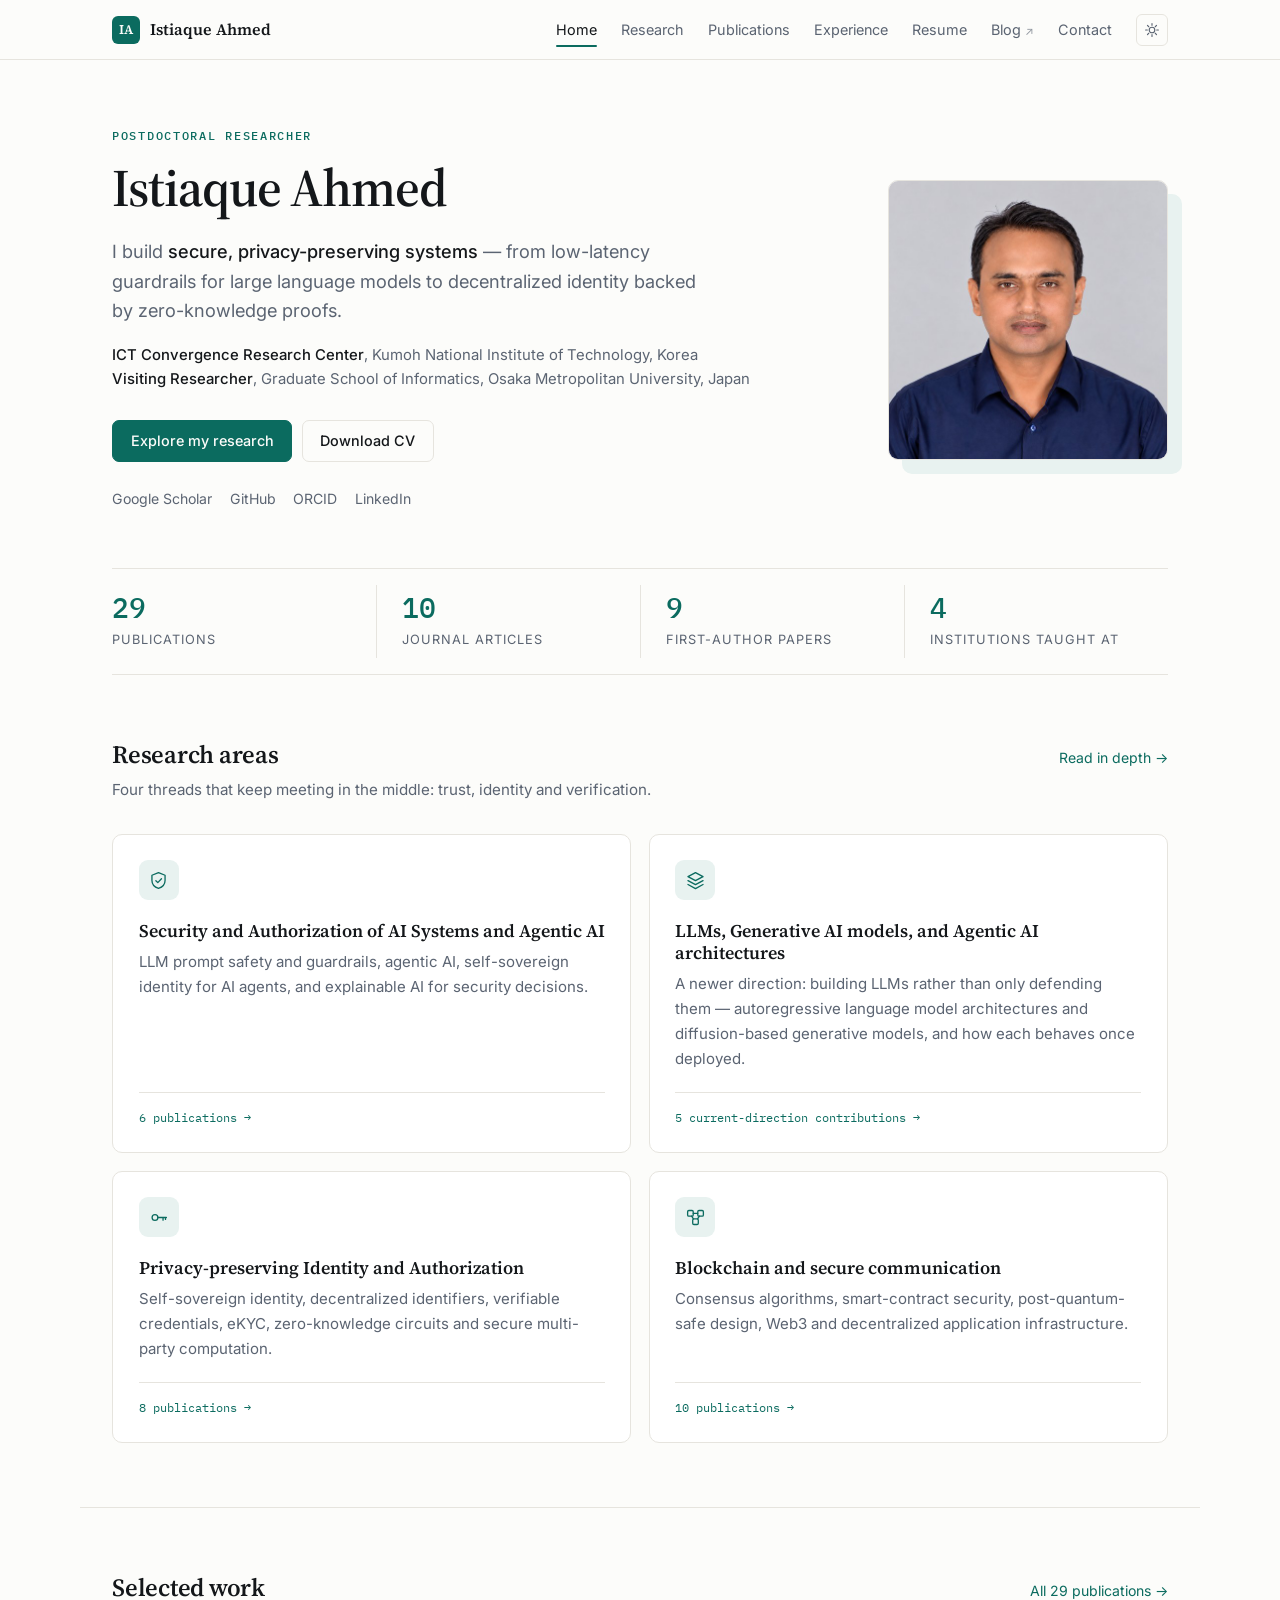
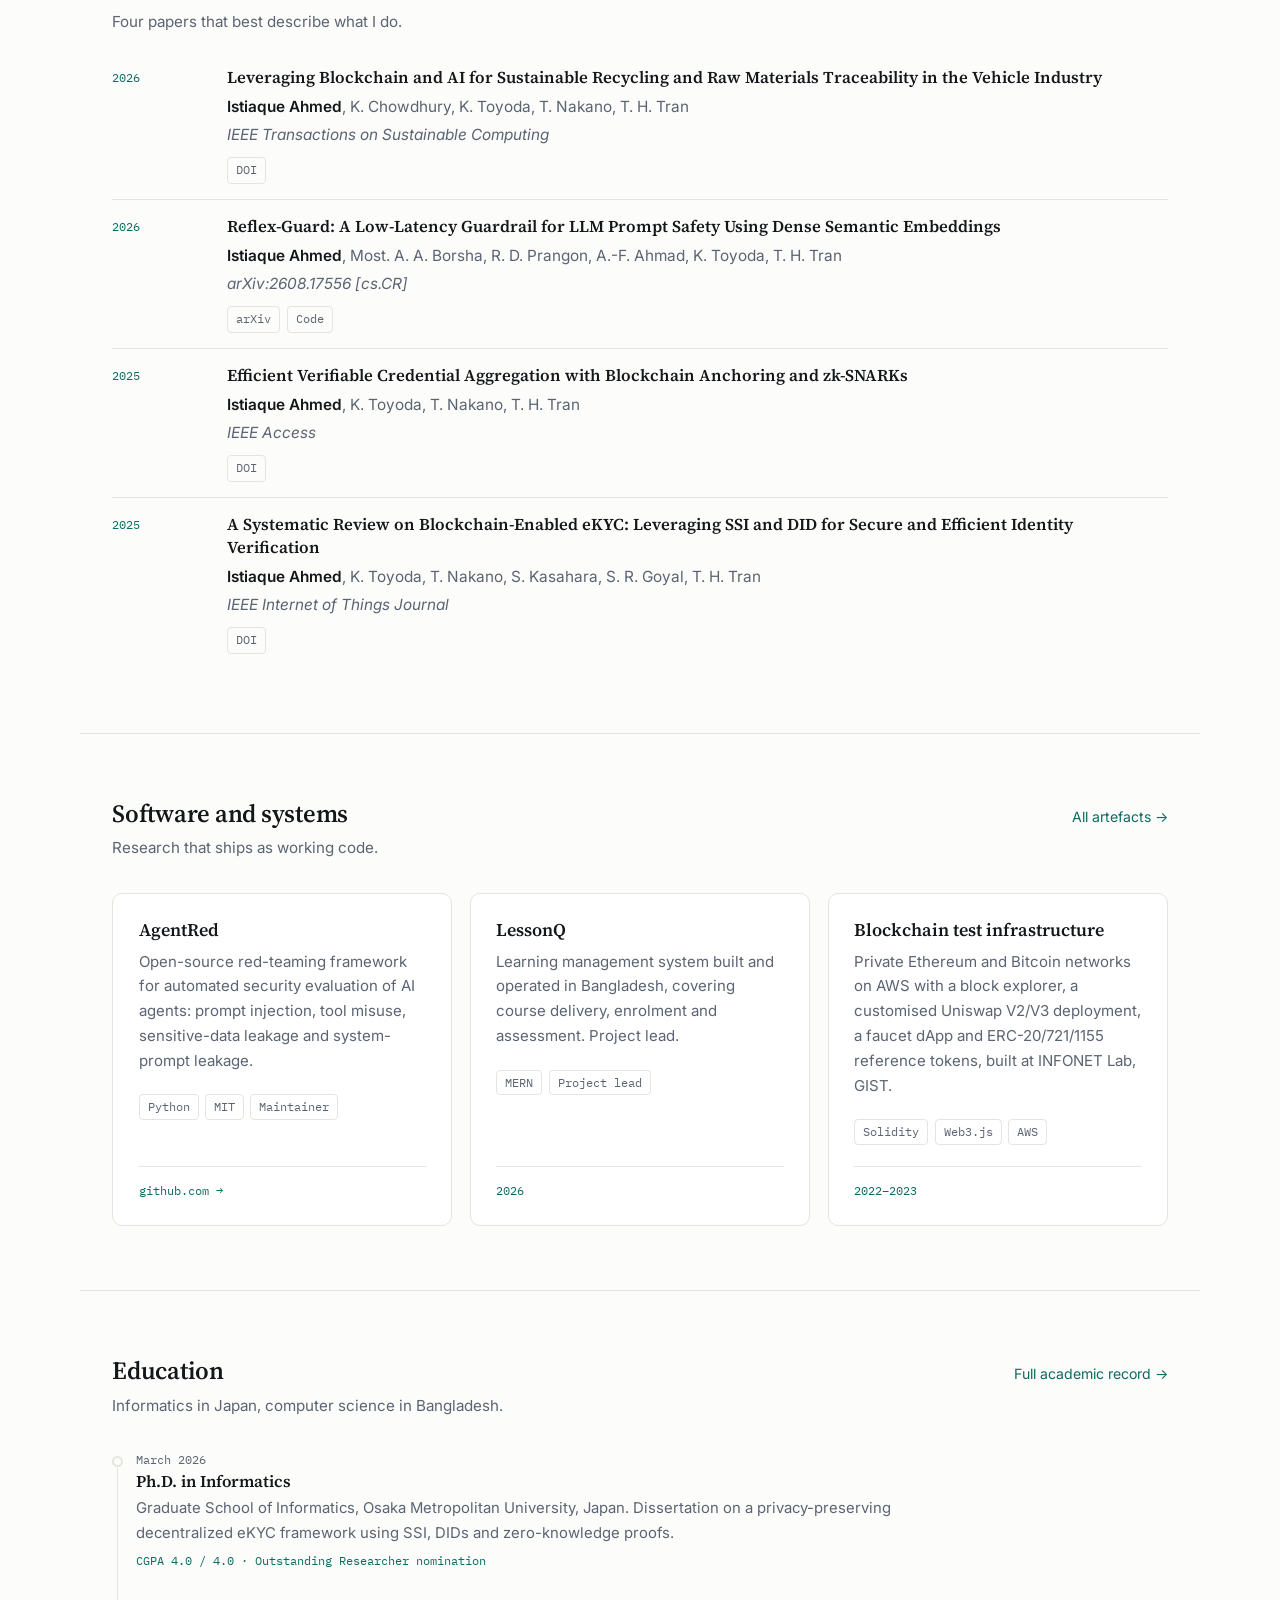
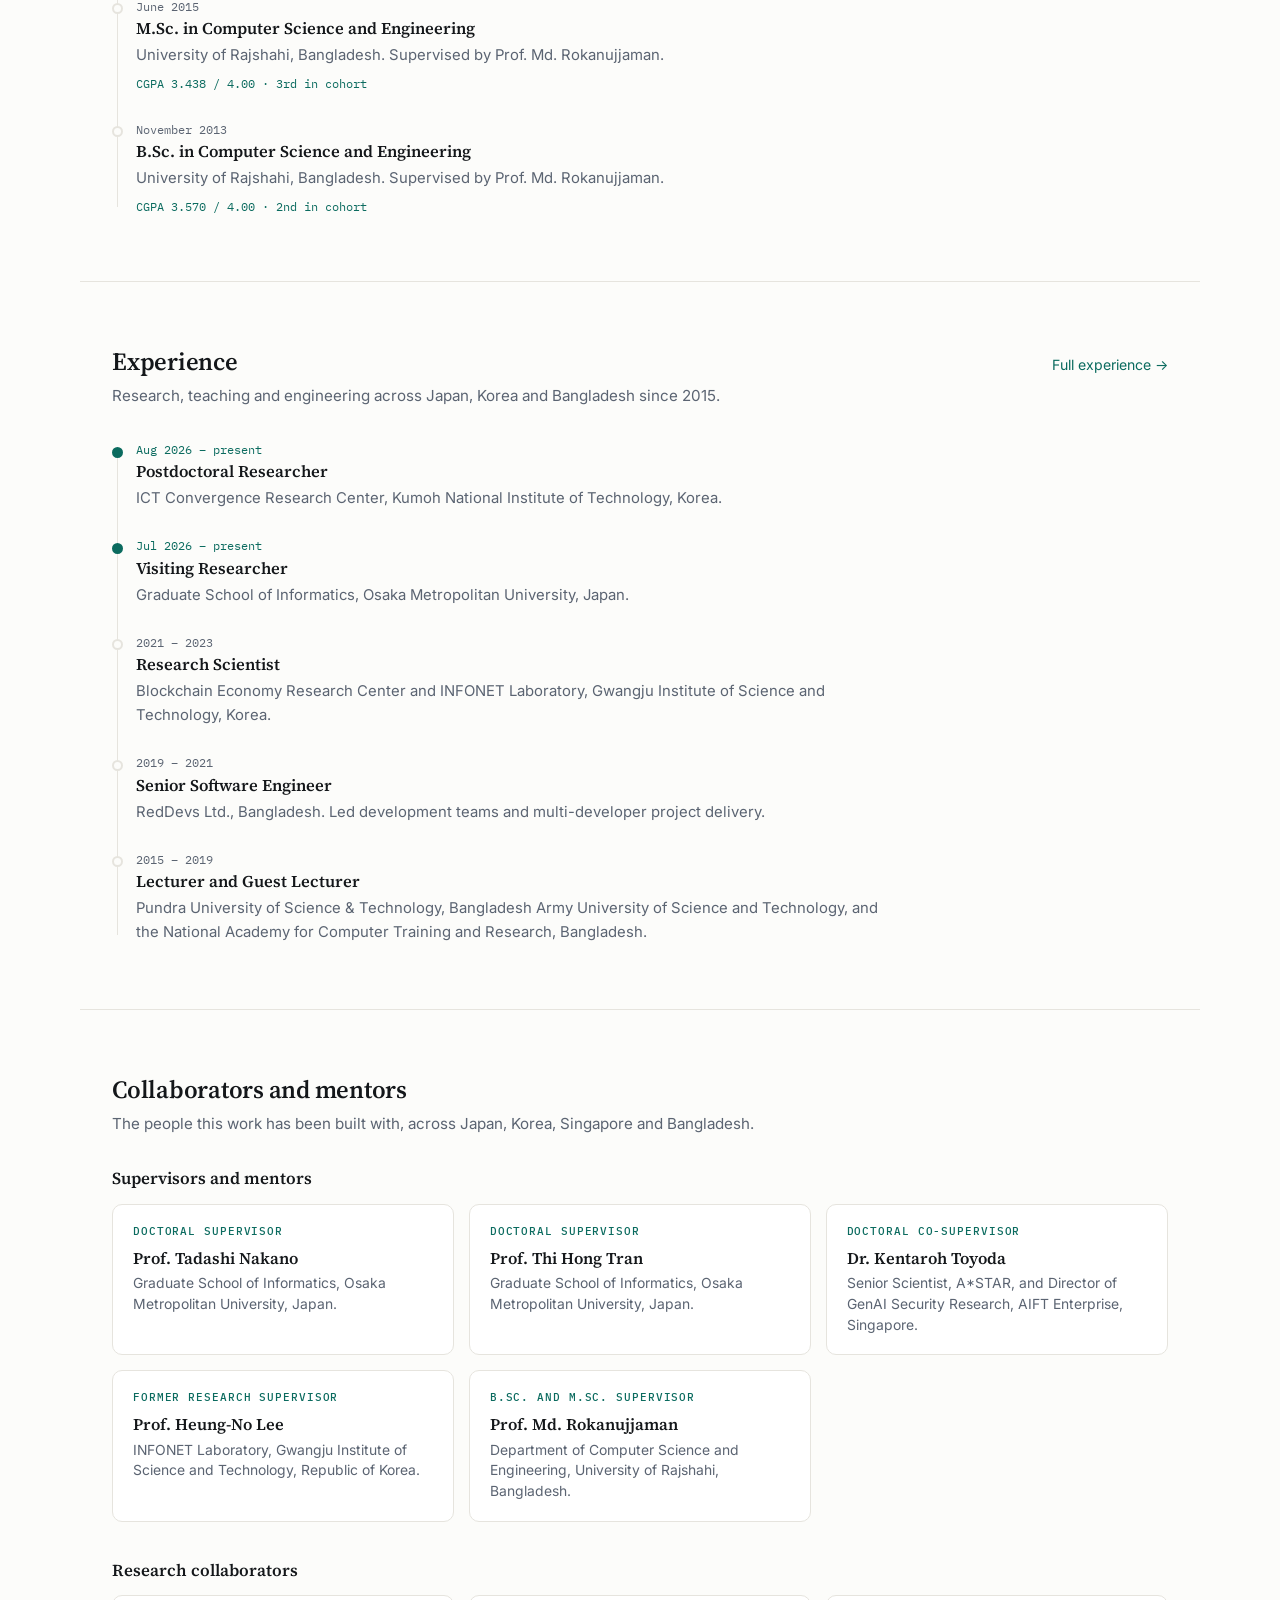
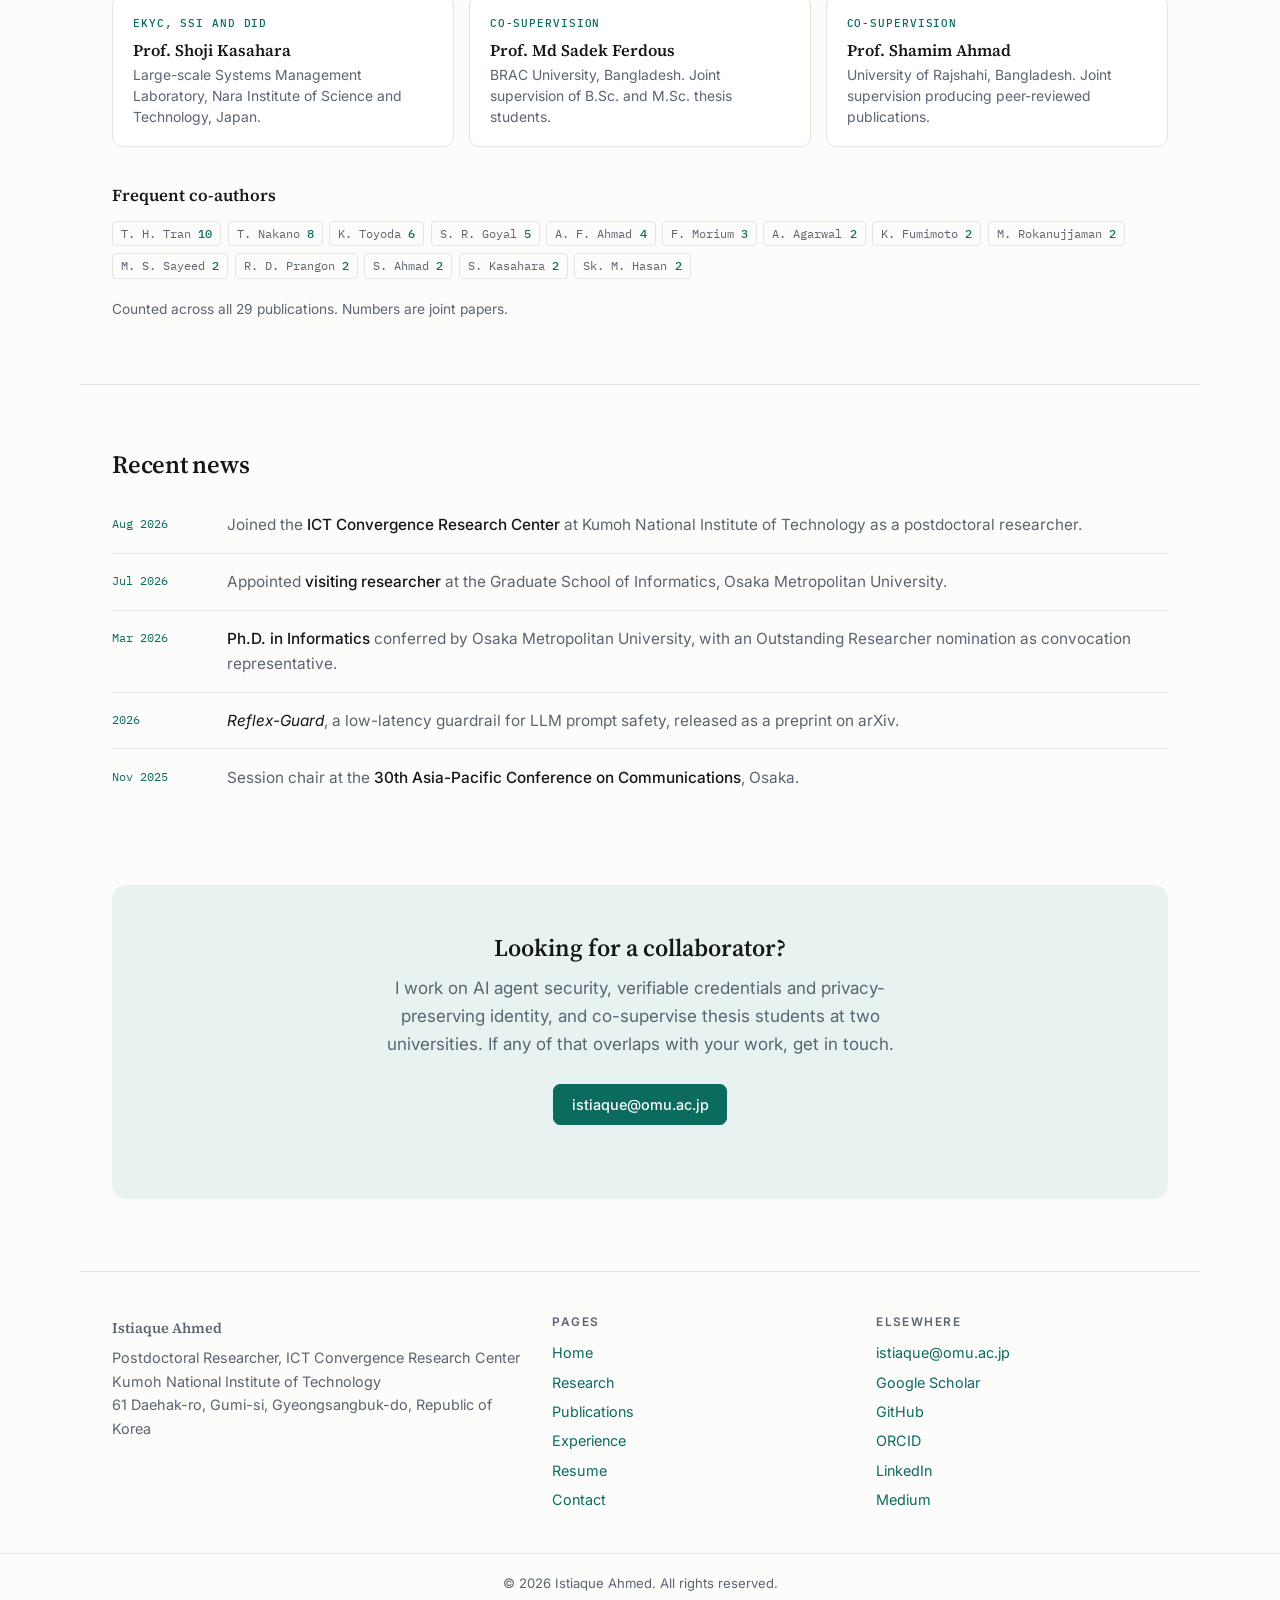
==== commit 5ee2bdc4: "Add new submissions, fix research-area nav, update headings and pub counts - Add Reflex-Guard (IEEE " ====
--- a/index.html
+++ b/index.html
@@ -92,7 +92,7 @@
   <!-- ============================= STATS ============================== -->
   <div class="wrap">
     <div class="stats">
-      <div><b>28</b><span>Publications</span></div>
+      <div><b>29</b><span>Publications</span></div>
       <div><b>10</b><span>Journal articles</span></div>
       <div><b>9</b><span>First-author papers</span></div>
       <div><b>4</b><span>Institutions taught at</span></div>
@@ -110,11 +110,11 @@
     </div>
 
     <div class="grid grid--2">
-      <a class="card" href="publications.html?area=ai">
+      <a class="card" href="research.html#ai">
         <span class="card__ico">
           <svg viewBox="0 0 24 24" aria-hidden="true"><path d="M12 3l7.5 3v6c0 4.4-3.1 7.6-7.5 9-4.4-1.4-7.5-4.6-7.5-9V6z"/><path d="M9 12.2l2.2 2.2 4.2-4.4"/></svg>
         </span>
-        <h3>Security of AI systems</h3>
+        <h3>Security and Authorization of AI Systems and Agentic AI</h3>
         <p>LLM prompt safety and guardrails, agentic AI, self-sovereign identity for
            AI agents, and explainable AI for security decisions.</p>
         <span class="card__foot" data-areacount="ai"></span>
@@ -124,24 +124,24 @@
         <span class="card__ico">
           <svg viewBox="0 0 24 24" aria-hidden="true"><path d="M12 3l8.6 4.6L12 12.2 3.4 7.6z"/><path d="M3.4 12.1L12 16.7l8.6-4.6"/><path d="M3.4 16.6L12 21.2l8.6-4.6"/></svg>
         </span>
-        <h3>LLM and generative model architectures</h3>
+        <h3>LLMs, Generative AI models, and Agentic AI architectures</h3>
         <p>A newer direction: building LLMs rather than only defending them —
            autoregressive language model architectures and diffusion-based
            generative models, and how each behaves once deployed.</p>
         <span class="card__foot" data-areacount="llm"></span>
       </a>
 
-      <a class="card" href="publications.html?area=privacy">
+      <a class="card" href="research.html#privacy">
         <span class="card__ico">
           <svg viewBox="0 0 24 24" aria-hidden="true"><circle cx="8" cy="12" r="3.3"/><path d="M11.3 12H21M17.2 12v3.1M20 12v2.2"/></svg>
         </span>
-        <h3>Privacy-preserving identity</h3>
+        <h3>Privacy-preserving Identity and Authorization</h3>
         <p>Self-sovereign identity, decentralized identifiers, verifiable credentials,
            eKYC, zero-knowledge circuits and secure multi-party computation.</p>
         <span class="card__foot" data-areacount="privacy"></span>
       </a>
 
-      <a class="card" href="publications.html?area=blockchain">
+      <a class="card" href="research.html#blockchain">
         <span class="card__ico">
           <svg viewBox="0 0 24 24" aria-hidden="true"><rect x="3" y="4" width="6.4" height="6.4" rx="1.4"/><rect x="14.6" y="4" width="6.4" height="6.4" rx="1.4"/><rect x="8.8" y="13.6" width="6.4" height="6.4" rx="1.4"/><path d="M9.4 7.2h5.2M7.6 10.4l2 3.2M16.4 10.4l-2 3.2"/></svg>
         </span>
@@ -161,7 +161,7 @@
         <h2>Selected work</h2>
         <p>Four papers that best describe what I do.</p>
       </div>
-      <a class="band__more" href="publications.html">All 28 publications &rarr;</a>
+      <a class="band__more" href="publications.html">All 29 publications &rarr;</a>
     </div>
     <ul class="newsline" id="selectedWork"></ul>
   </section>
@@ -353,7 +353,7 @@
 
     <h3 class="sub__h">Frequent co-authors</h3>
     <p class="coauthors" data-coauthors></p>
-    <p class="pub__count">Counted across all 28 publications. Numbers are joint papers.</p>
+    <p class="pub__count">Counted across all 29 publications. Numbers are joint papers.</p>
   </section>
 
   <!-- ============================== NEWS ============================== -->
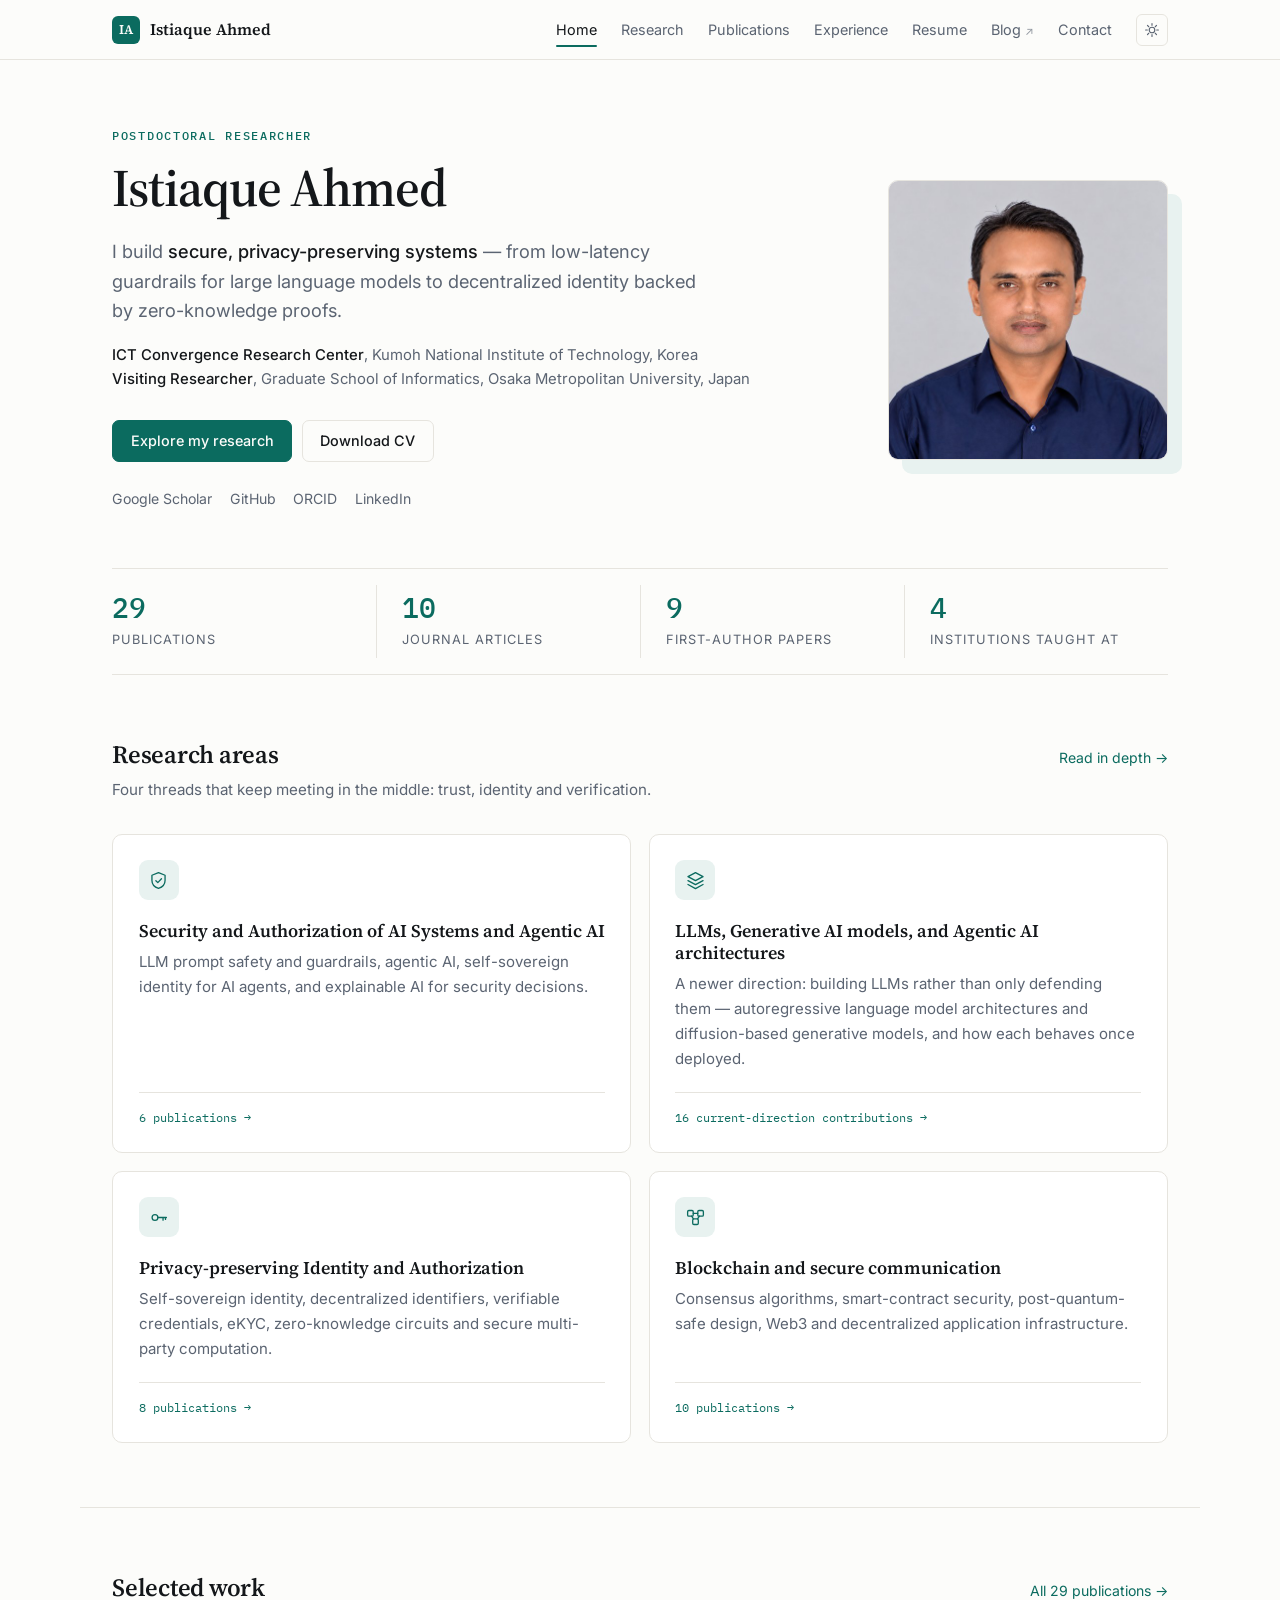
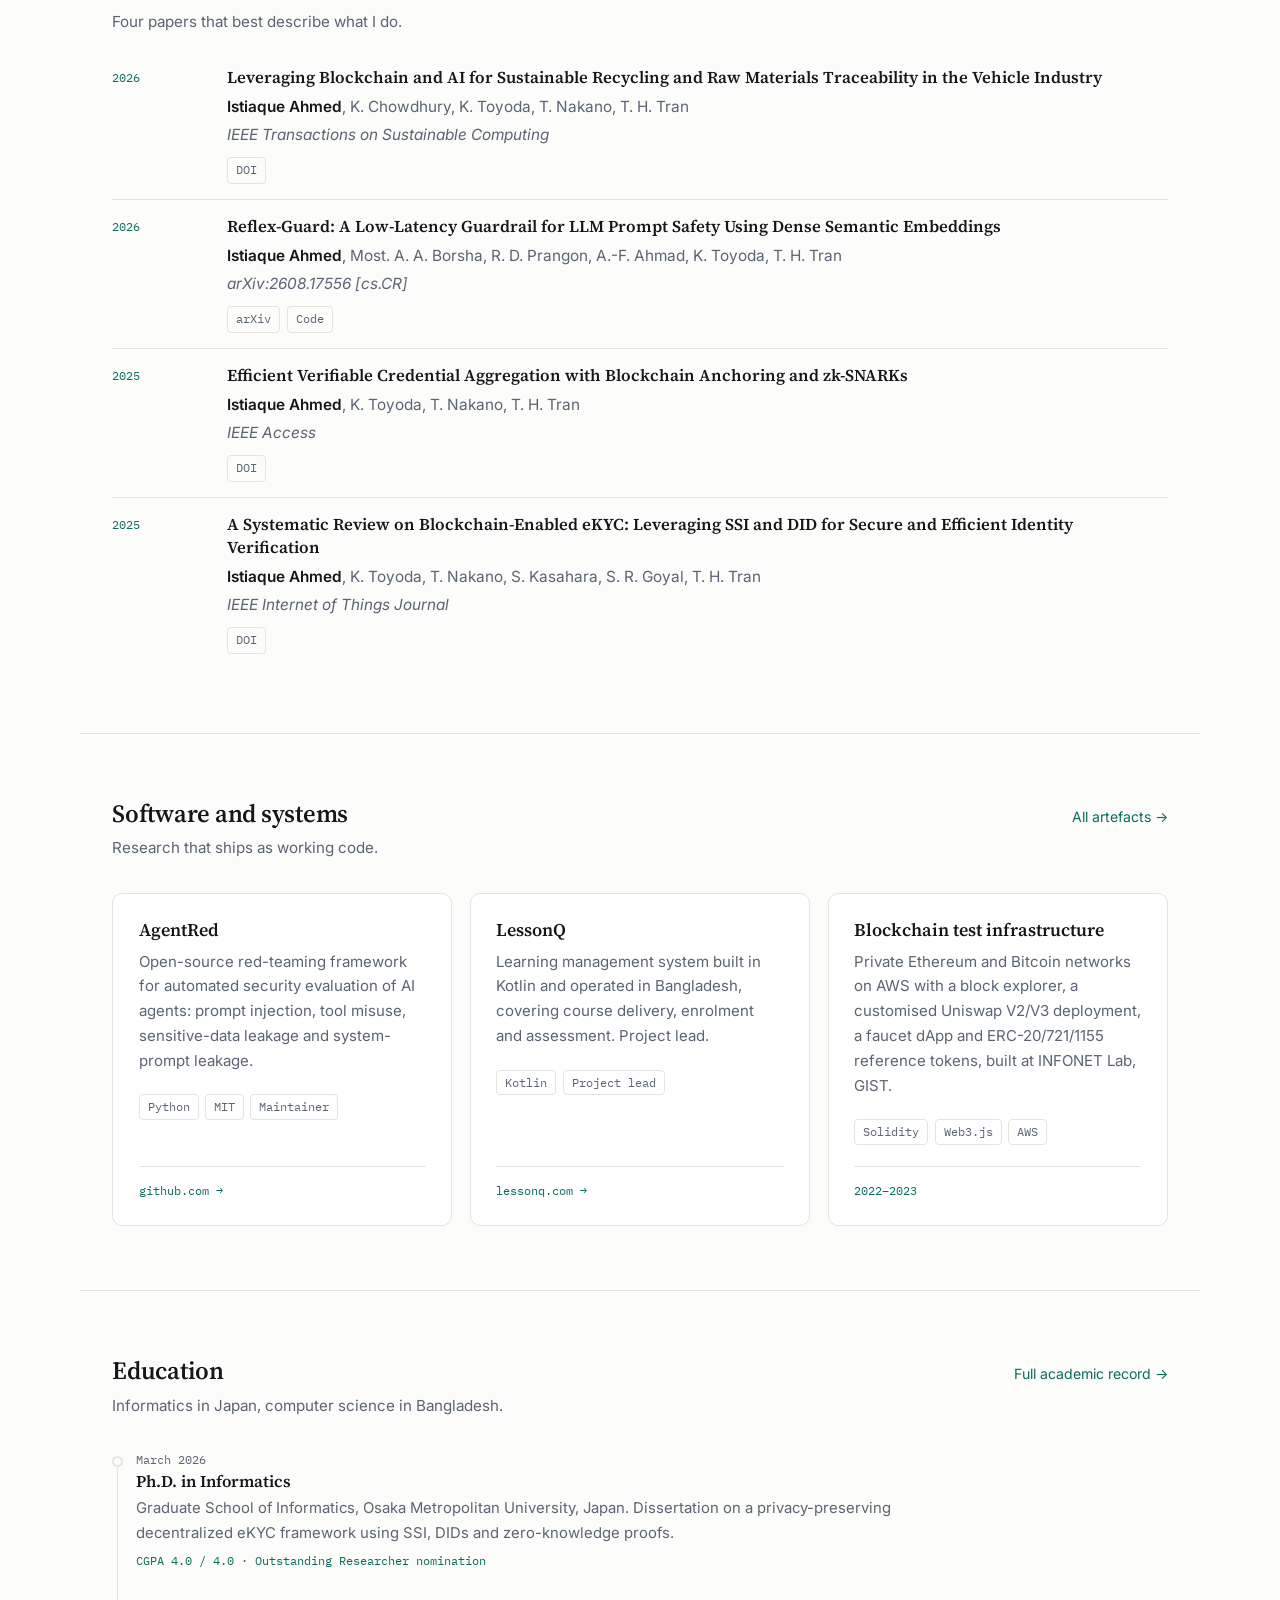
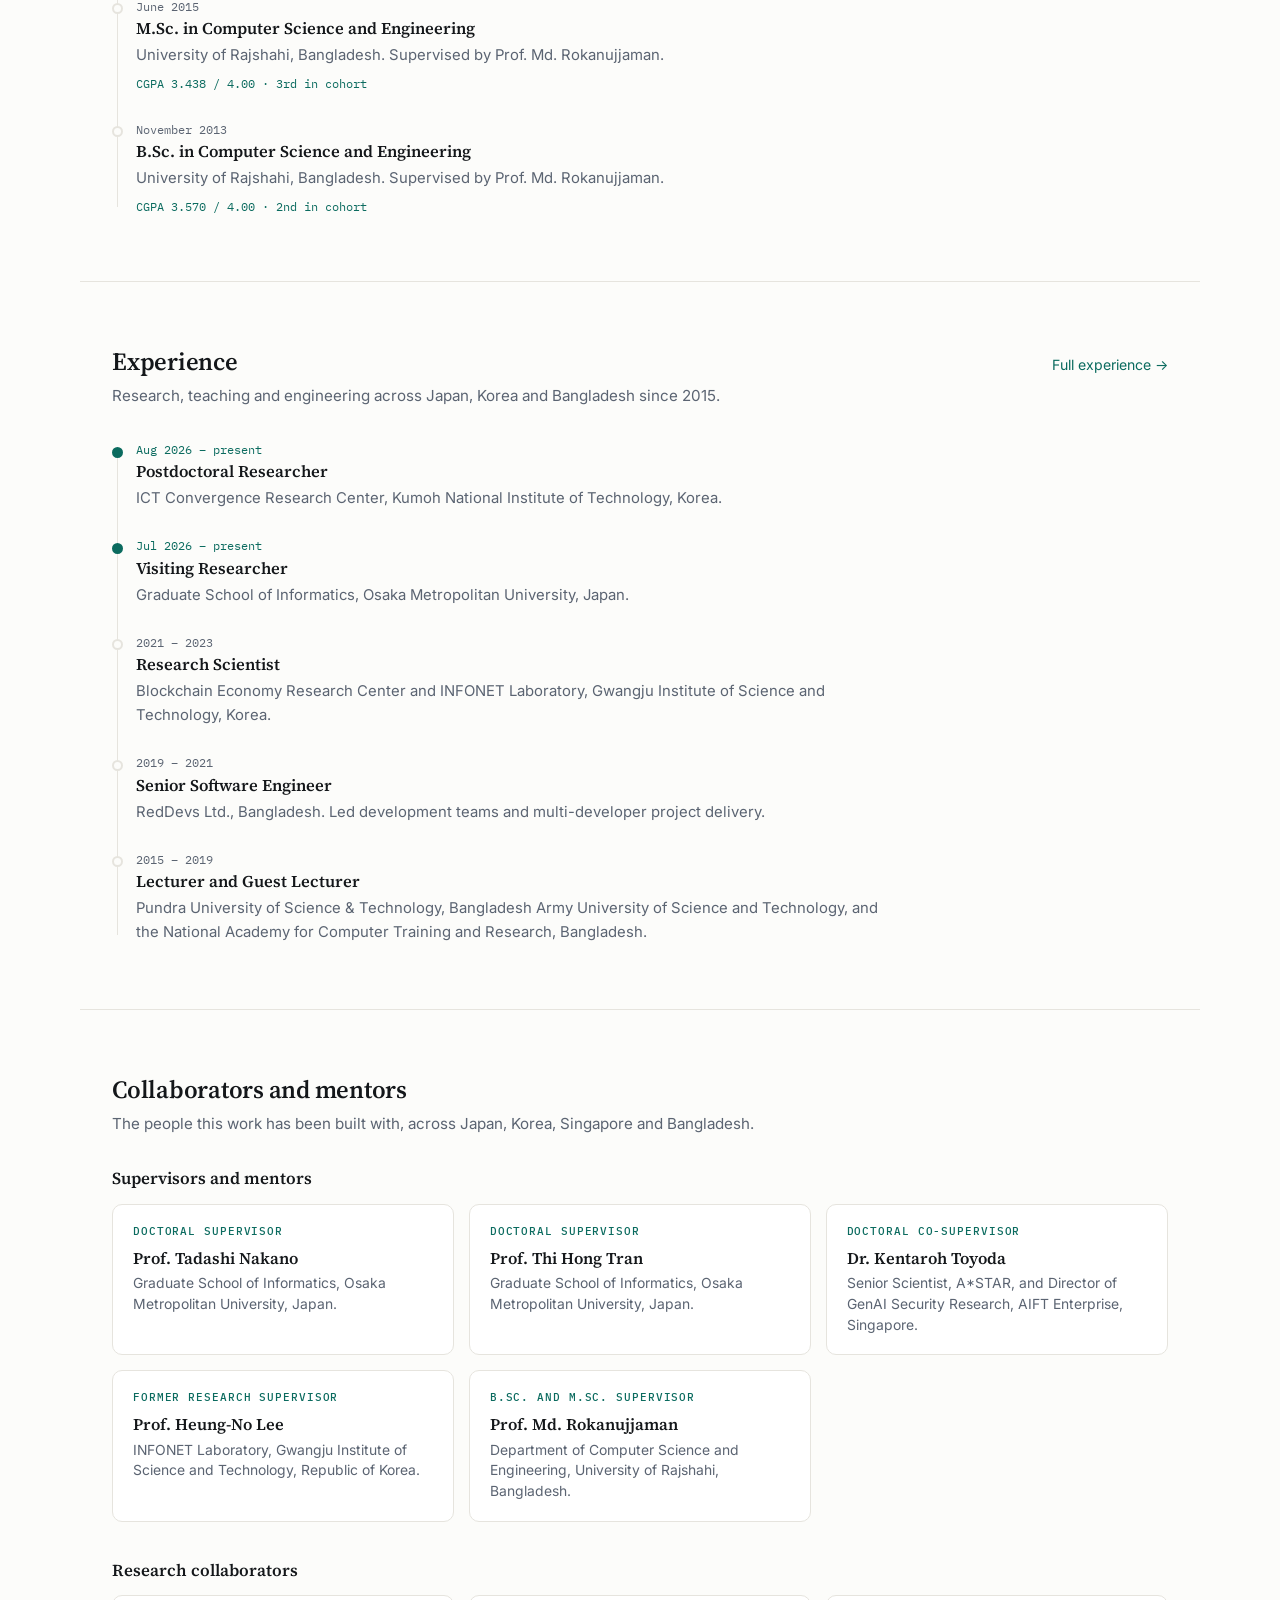
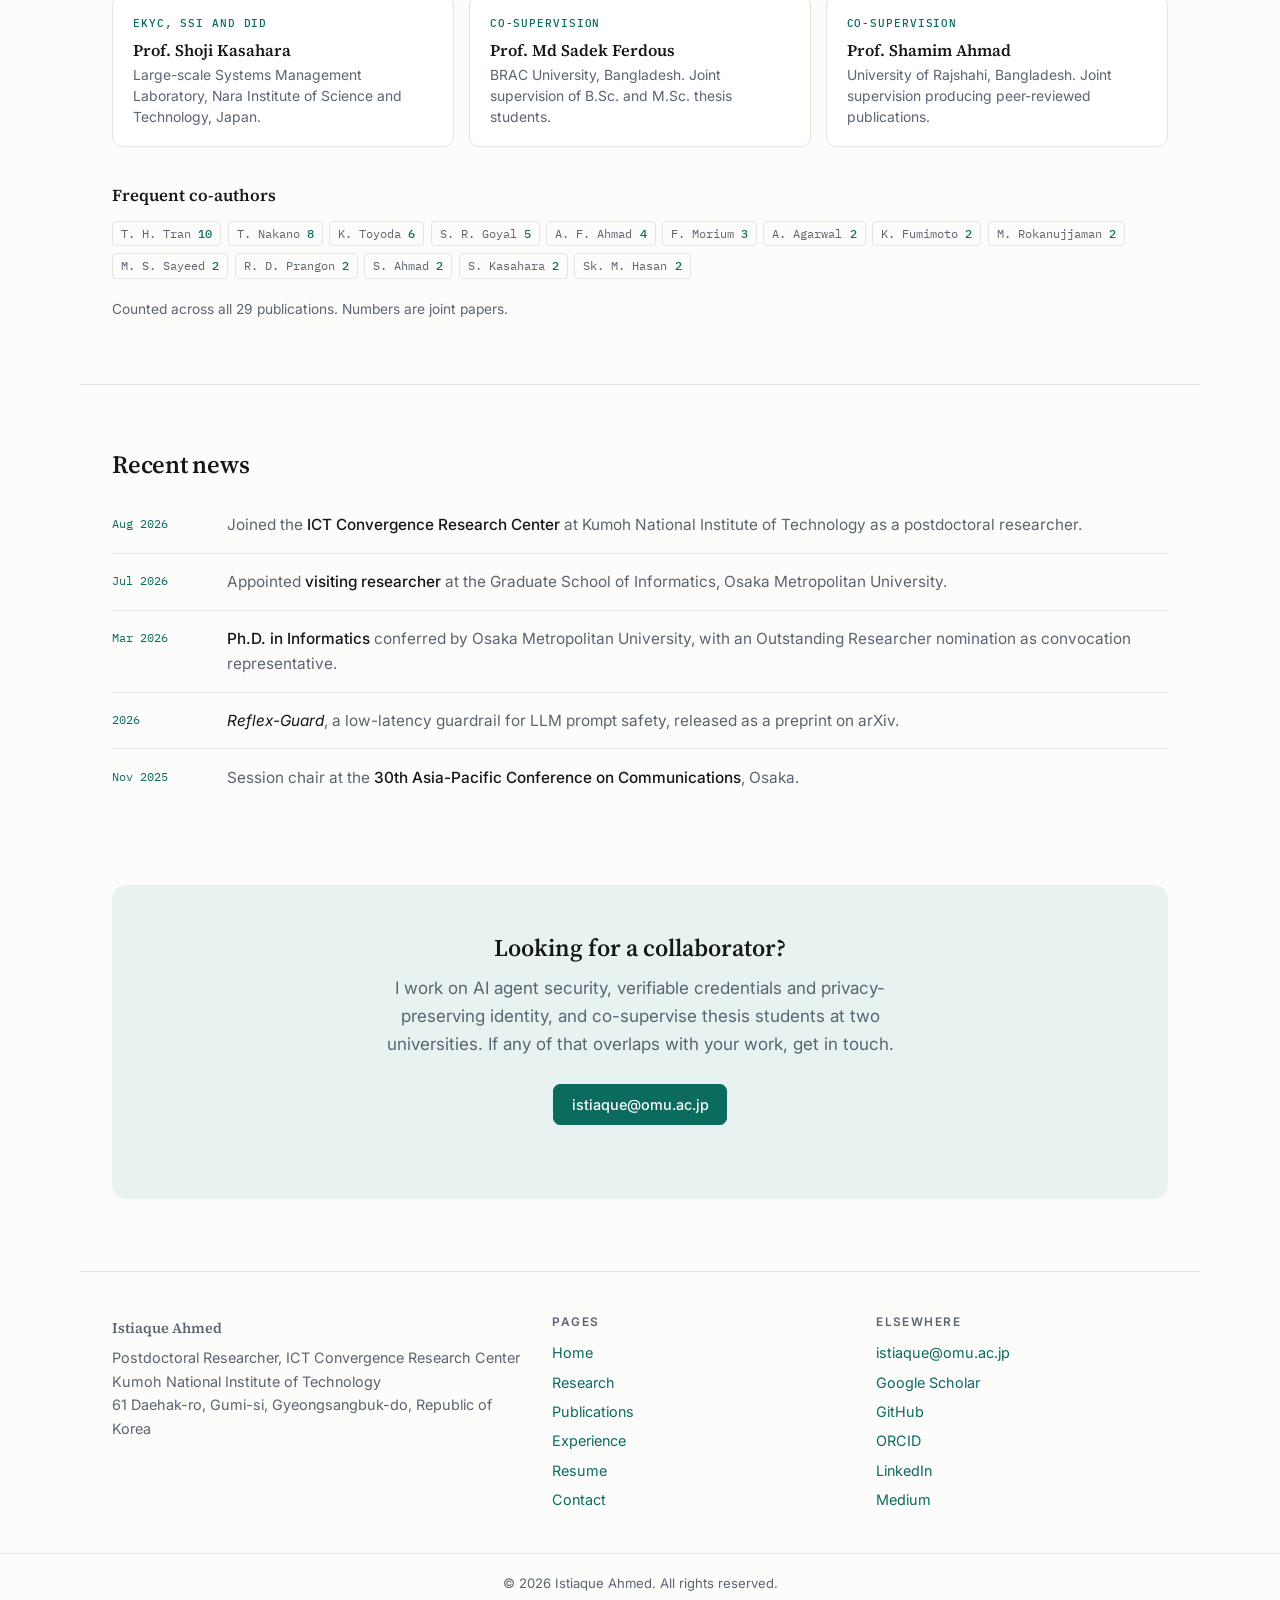
==== commit 5f6d58ff: "Correct LessonQ stack to Kotlin and link the live site Updates the home and research cards to say Le" ====
--- a/index.html
+++ b/index.html
@@ -190,12 +190,12 @@
 
       <div class="card card--link">
         <h3>LessonQ</h3>
-        <p>Learning management system built and operated in Bangladesh, covering
+        <p>Learning management system built in Kotlin and operated in Bangladesh, covering
            course delivery, enrolment and assessment. Project lead.</p>
         <p class="area__tags card__tags">
-          <span class="tag">MERN</span><span class="tag">Project lead</span>
-        </p>
-        <span class="card__foot">2026</span>
+          <span class="tag">Kotlin</span><span class="tag">Project lead</span>
+        </p>
+        <span class="card__foot"><a href="https://lessonq.com/" rel="noopener" target="_blank">lessonq.com &rarr;</a></span>
       </div>
 
       <div class="card card--link">
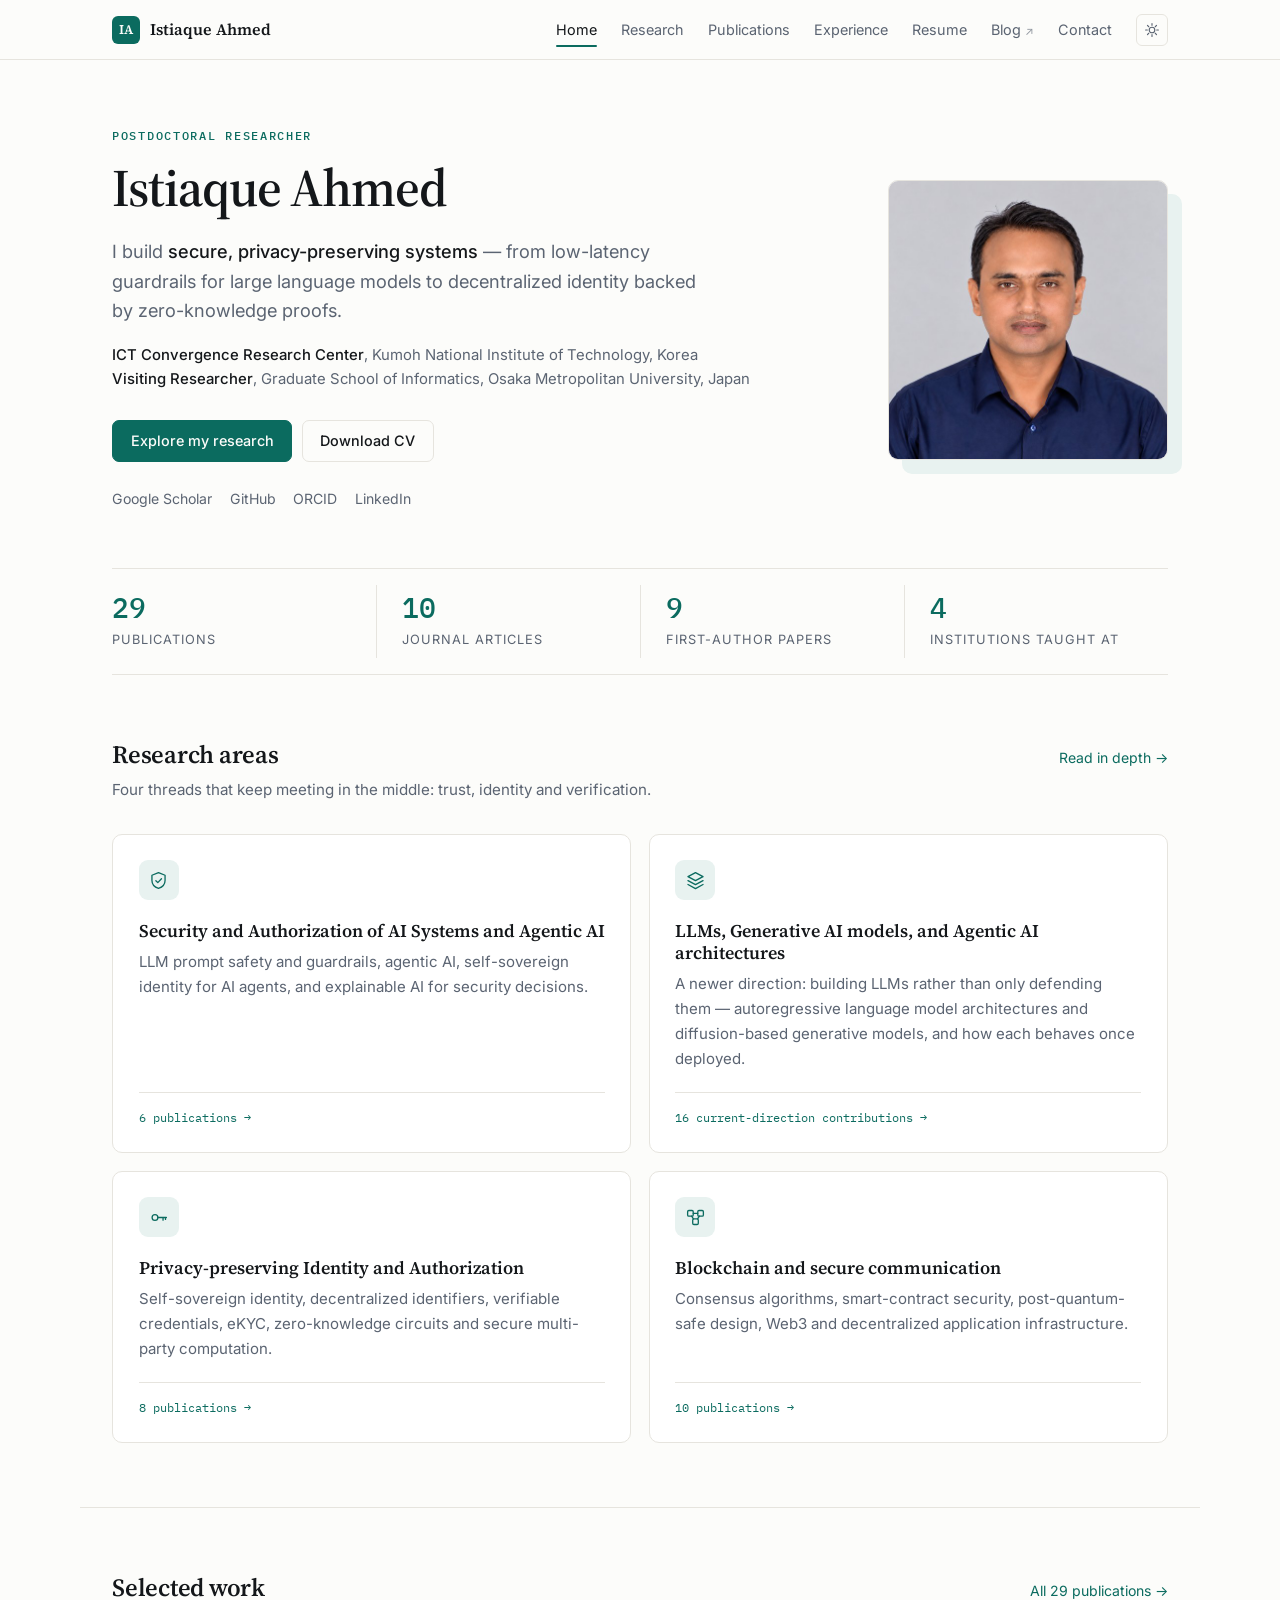
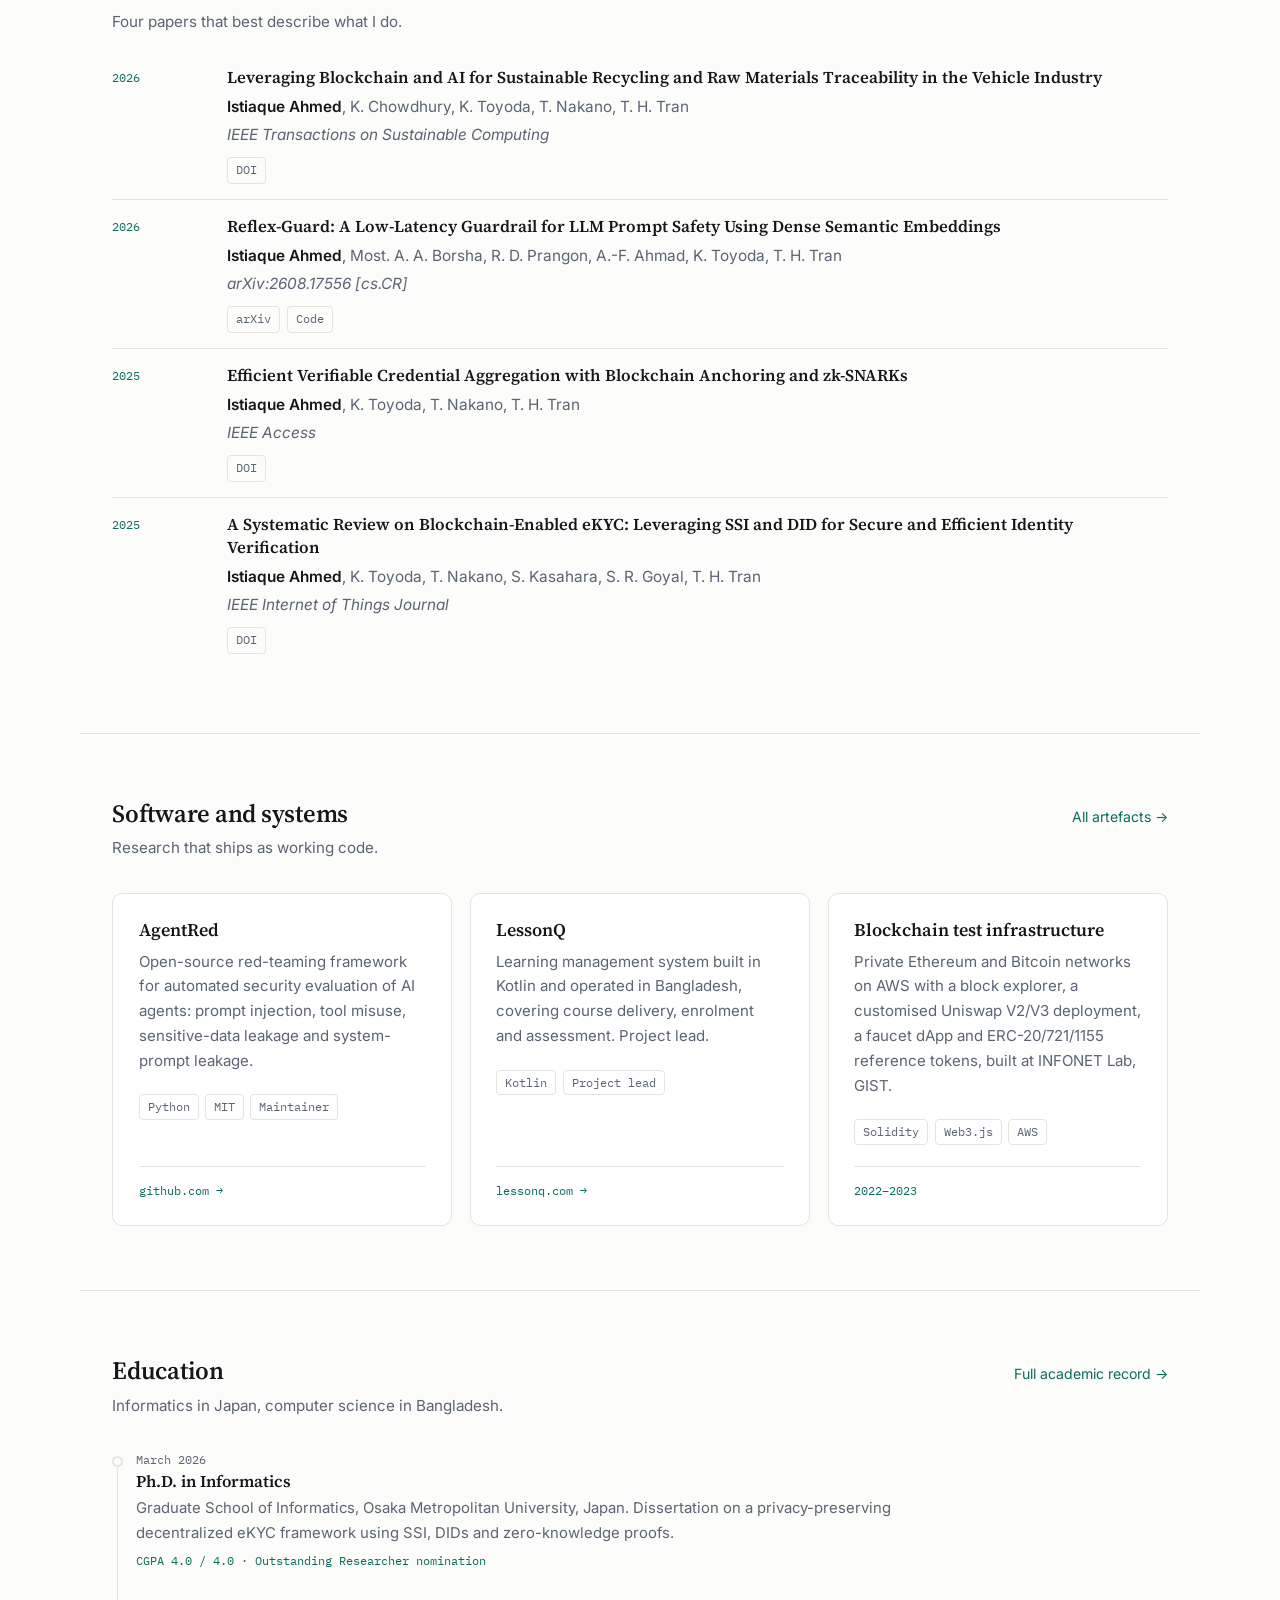
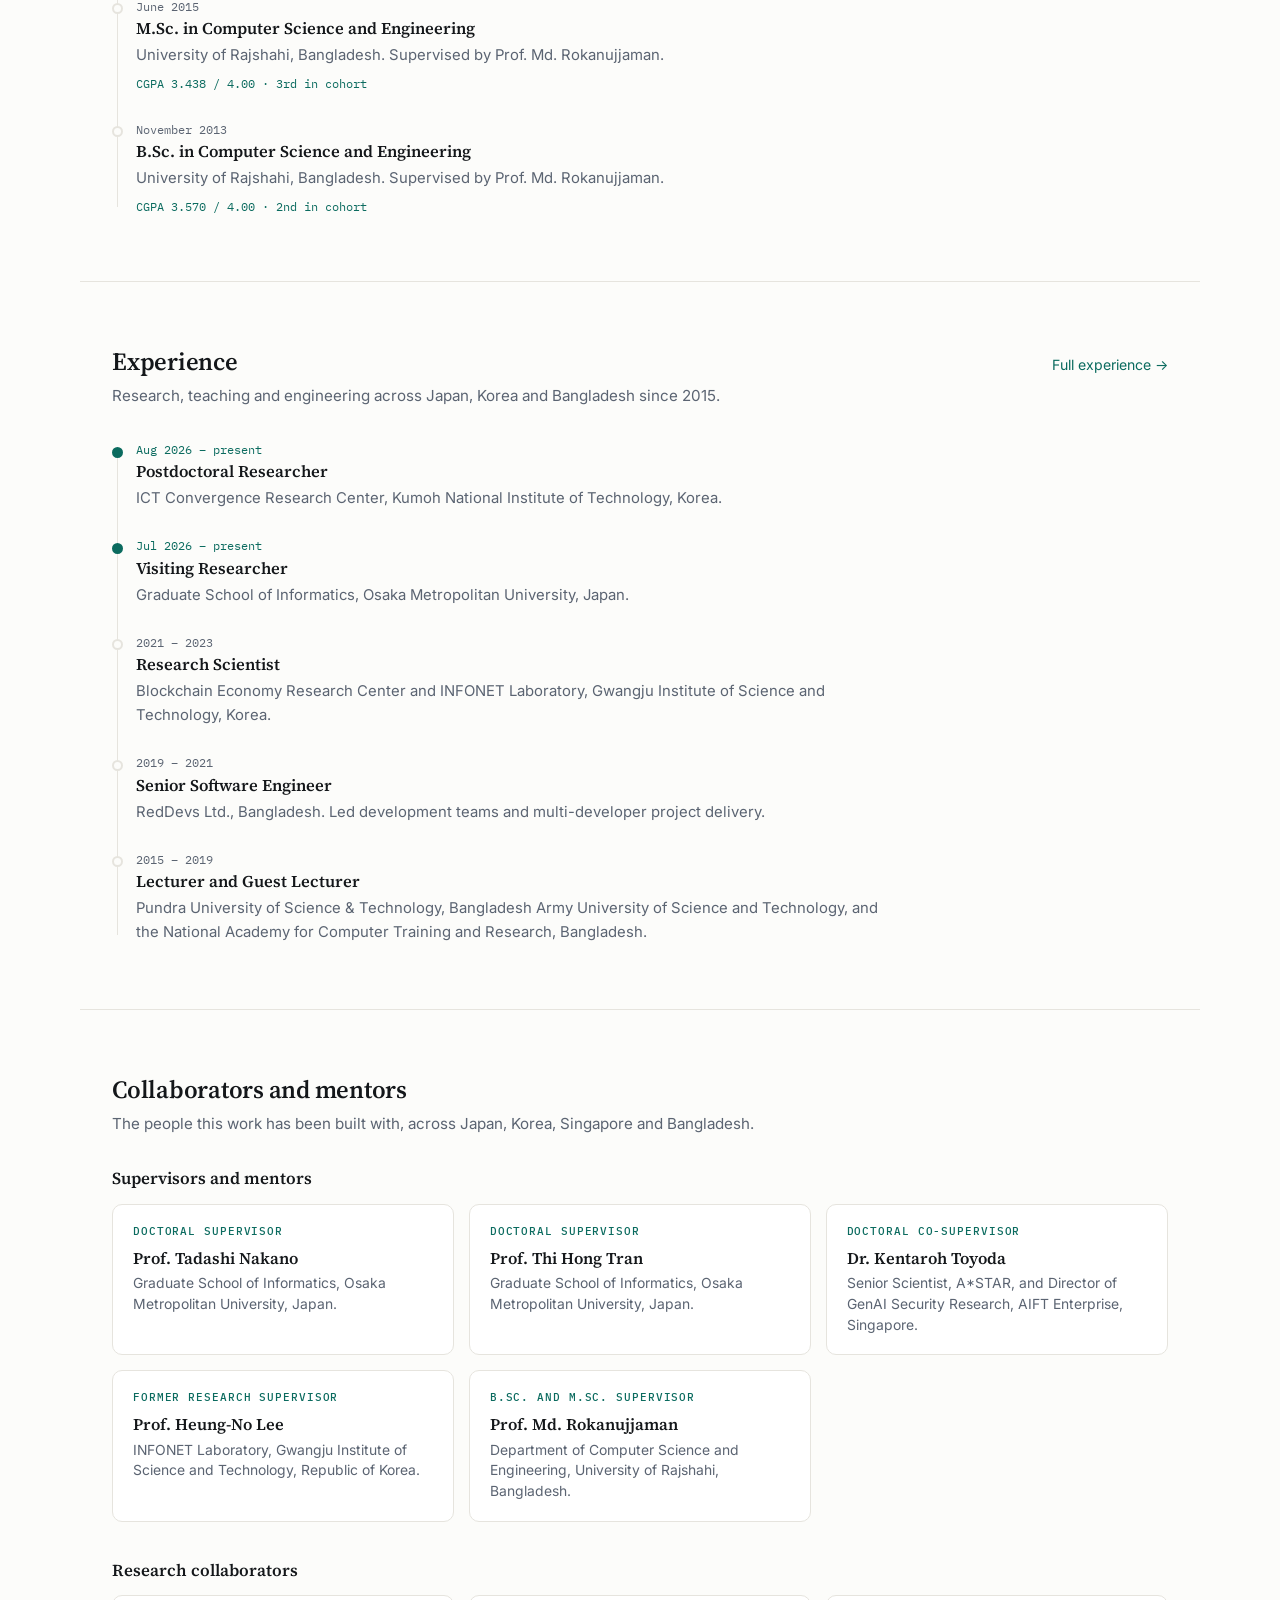
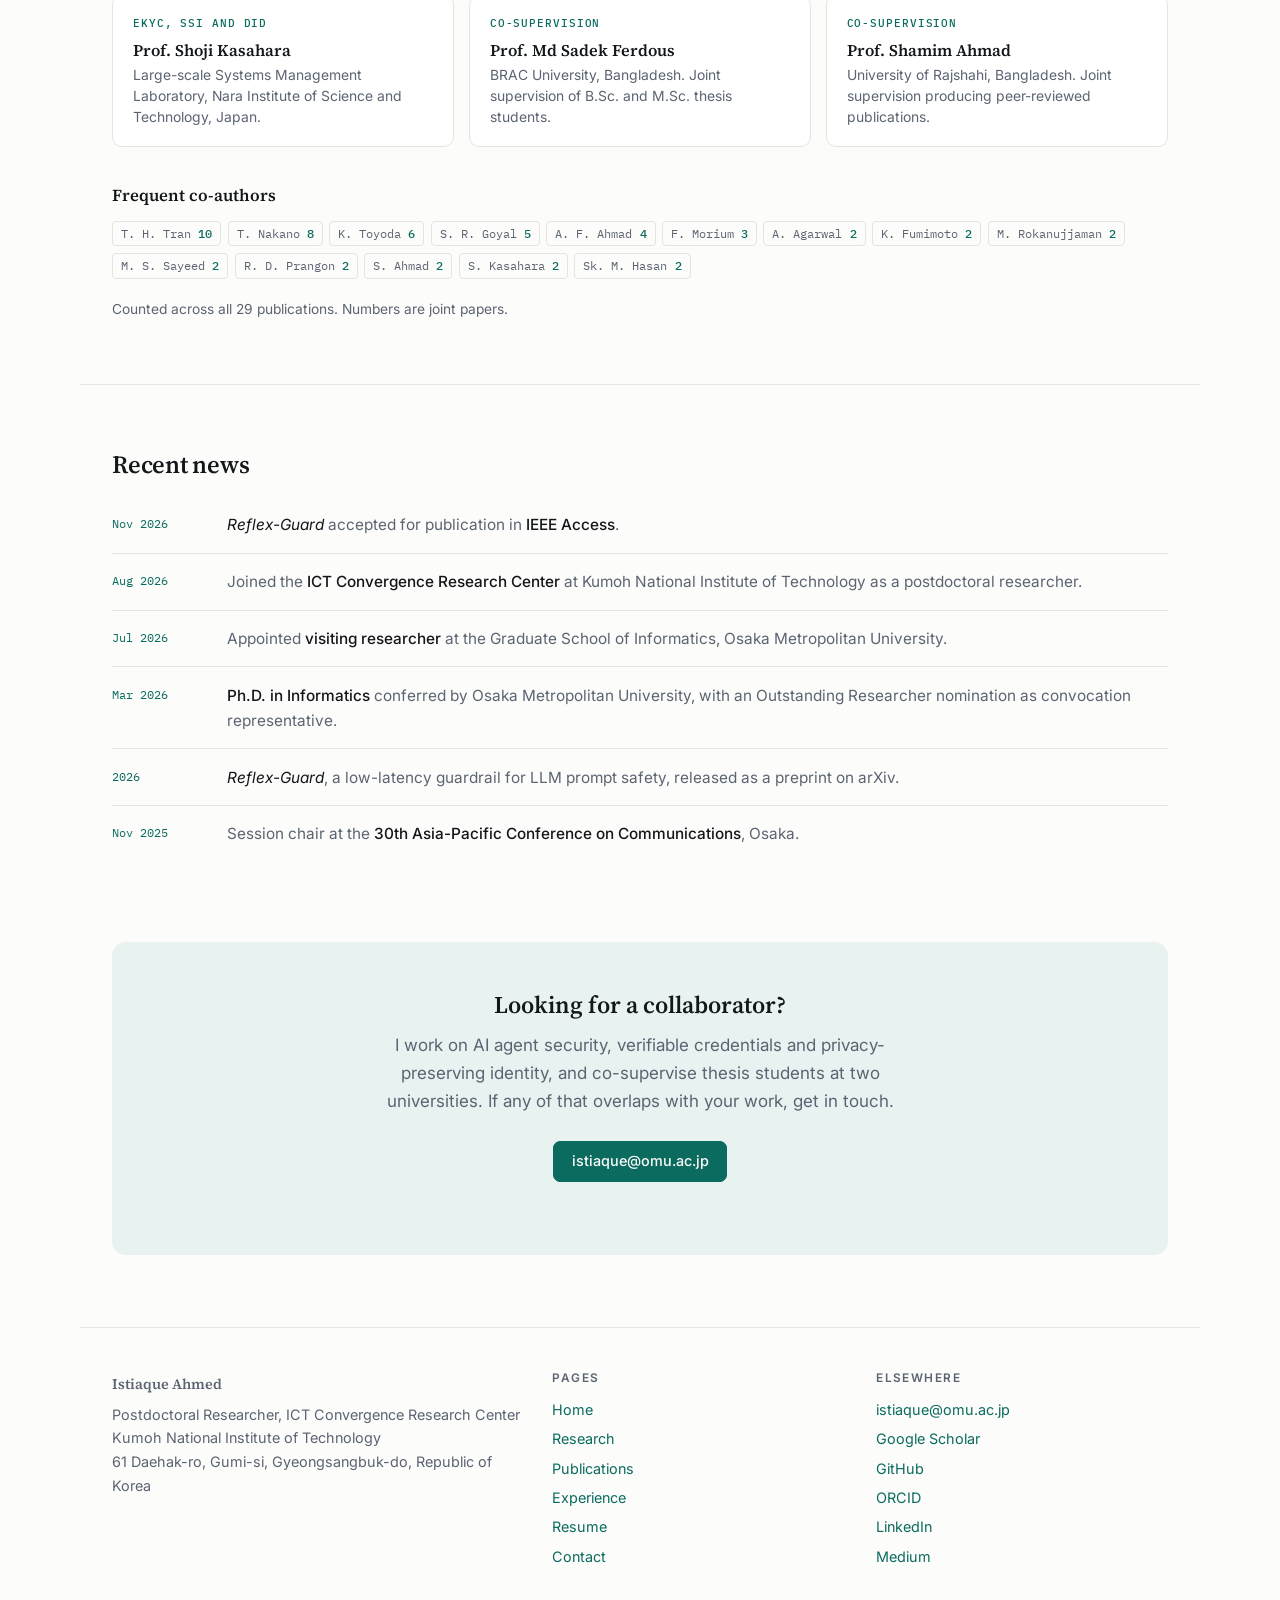
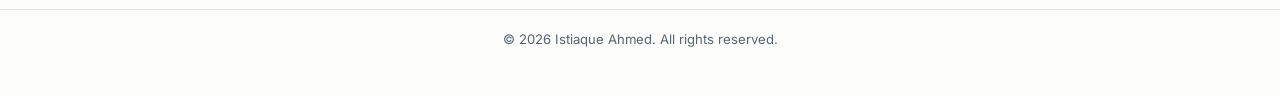
==== commit 59f19567: "Reflex-Guard accepted in IEEE Access; make text selection visible Updates the status on the research" ====
--- a/index.html
+++ b/index.html
@@ -362,6 +362,7 @@
       <div><h2>Recent news</h2></div>
     </div>
     <ul class="newsline">
+      <li><time>Nov 2026</time><div><em>Reflex-Guard</em> accepted for publication in <strong>IEEE Access</strong>.</div></li>
       <li><time>Aug 2026</time><div>Joined the <strong>ICT Convergence Research Center</strong> at Kumoh National Institute of Technology as a postdoctoral researcher.</div></li>
       <li><time>Jul 2026</time><div>Appointed <strong>visiting researcher</strong> at the Graduate School of Informatics, Osaka Metropolitan University.</div></li>
       <li><time>Mar 2026</time><div><strong>Ph.D. in Informatics</strong> conferred by Osaka Metropolitan University, with an Outstanding Researcher nomination as convocation representative.</div></li>
--- a/styles.css
+++ b/styles.css
@@ -78,7 +78,7 @@
   text-decoration-thickness: 1px; text-underline-offset: 3px;
 }
 
-::selection { background: var(--accent-bg); color: var(--text); }
+::selection { background: #B5DCD4; color: #14171A; }
 
 /* ------------------------------ interaction ------------------------------
    One shared timing for every state change. Properties are named rather than
